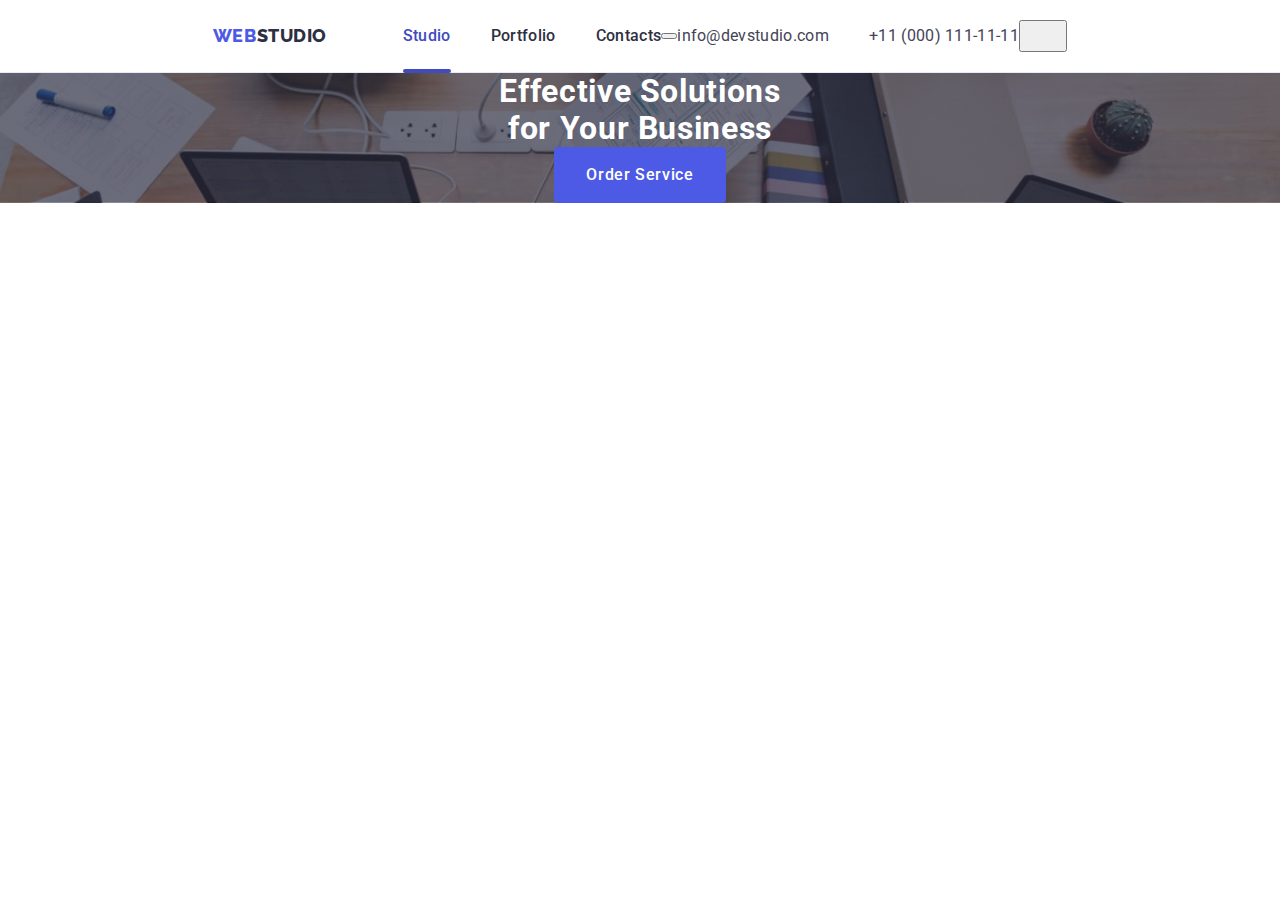
==== index.html @ 924bcc9e "1" ====
<!DOCTYPE html>
<html lang="en">
	<head>
		<meta charset="UTF-8" />
		<meta http-equiv="X-UA-Compatible" content="IE=edge" />
		<meta name="viewport" content="width=device-width, initial-scale=1.0" />
		<link rel="preconnect" href="https://fonts.googleapis.com" />
		<link rel="preconnect" href="https://fonts.gstatic.com" crossorigin />
		<link
			href="https://fonts.googleapis.com/css2?family=Raleway:wght@800&family=Roboto:wght@400;500;700&display=swap"
			rel="stylesheet"
		/>
		<link
			href="https://cdnjs.cloudflare.com/ajax/libs/modern-normalize/1.1.0/modern-normalize.min.css"
			rel="stylesheet"
		/>
		<link rel="stylesheet" href="./css/style.css" />
		<title>Document</title>
	</head>
	<body>
		<header class="header">
			<div class="container header-container">
				<nav class="nav">
					<a class="logo link" href="./index.html">
						Web
						<span class="logosp">Studio</span>
					</a>
					<ul class="menu list">
						<li class="menu-item link">
							<a class="menu-nav current link" href="./index.html">Studio</a>
						</li>
						<li class="menu-item link">
							<a class="menu-nav link" href="./portfolio.html">Portfolio</a>
						</li>
						<li class="menu-item link">
							<a class="menu-nav link" href="">Contacts</a>
						</li>
					</ul>
					<button></button>
				</nav>
				<address class="address">
					<ul class="address-list list">
						<li><a class="add link" href="mailto:info@devstudio.com">info@devstudio.com</a></li>
						<li><a class="add link" href="tel:+110001111111">+11 (000) 111-11-11</a></li>
					</ul>
				</address>
				<button class="mobile-burger-open-button js-open-menu" type="button">
					<svg class="mobile-burger-open-icon" width="32" height="22">
						<use href="./images/icons.svg#icon-menu-hamburger"></use>
					</svg>
				</button>
			</div>
		</header>
		<main>
			<section class="hero">
				<div class="container hero-container">
					<h1 class="hero-title">
						Effective Solutions
						<br />
						for Your Business
					</h1>
					<button class="modal-btn" type="button" data-modal-open>Order Service</button>
				</div>
			</section>
			<!-- <section class="section-spdt">
				<div class="container spdt">
					<h2 hidden class="visually-hidden">ave</h2>
					<ul class="list list-spdt">
						<li class="spdt-card">
							<div class="svg-spdt">
								<svg class="" width="64" height="64" aria-label="antenna">
									<use href="./images/icons.svg#icon-antenna_12"></use>
								</svg>
							</div>

							<h3 class="title-list">Strategy</h3>
							<p class="title-description">
								Our goal is to identify the business problem to walk away with the perfect and creative solution.
							</p>
						</li>
						<li class="spdt-card">
							<div class="svg-spdt">
								<svg class="" width="64" height="64" aria-label="clock">
									<use href="./images/icons.svg#icon-clock_11"></use>
								</svg>
							</div>

							<h3 class="title-list">Punctuality</h3>
							<p class="title-description">
								Bring the key message to the brand's audience for the best price within the shortest possible time.
							</p>
						</li>
						<li class="spdt-card">
							<div class="svg-spdt">
								<svg class="" width="64" height="64" aria-label="diagram">
									<use href="./images/icons.svg#icon-diagram_11"></use>
								</svg>
							</div>

							<h3 class="title-list">Diligence</h3>
							<p class="title-description">
								Research and confirm brands that present the strongest digital growth opportunities and minimize risk.
							</p>
						</li>
						<li class="spdt-card">
							<div class="svg-spdt">
								<svg class="" width="64" height="64" aria-label="astronaut">
									<use href="./images/icons.svg#icon-astronaut_11"></use>
								</svg>
							</div>

							<h3 class="title-list">Technologies</h3>
							<p class="title-description">
								Design practice focused on digital experiences. We bring forth a deep passion for problem-solving.
							</p>
						</li>
					</ul>
				</div>
			</section> -->
			<!-- <section class="aboutus">
				<div class="container wrwd-container">
					<h2 class="wrwd">What are we doing</h2>
					<ul class="list card-wrwd">
						<li class="list-item"><img src="./images/img9.jpg" alt="екранкомп'ютера" width="360" height="300" /></li>
						<li class="list-item"><img src="./images/rectangle1.jpg" alt="смартфон" width="360" height="300" /></li>
						<li class="list-item"><img src="./images/rectangle.jpg" alt="смартфонвруці" width="360" height="300" /></li>
					</ul>
				</div>
			</section> -->
			<!-- <section class="team">
				<div class="container team-container">
					<h2 class="team-our">Our Team</h2>
					<ul class="list our-team">
						<li class="team-list">
							<img class="image" src="./images/img3.jpg" alt="MarkGuerrero" width="264" height="260" />
							<div class="team-card">
								<h3 class="list-title">Mark Guerrero</h3>
								<p class="list-description">Product Designer</p>
								<ul class="s-networks list">
									<li class="social-networks-items">
										<a href="" class="social-networks">
											<svg class="socialnetworks-icon" width="16" height="16" aria-label="instagram">
												<use href="./images/icons.svg#icon-instagram_22"></use>
											</svg>
										</a>
									</li>

									<li class="social-networks-items">
										<a href="" class="social-networks">
											<svg class="socialnetworks-icon" width="16" height="16" aria-label="twitter">
												<use href="./images/icons.svg#icon-twitter_11"></use>
											</svg>
										</a>
									</li>

									<li class="social-networks-items">
										<a href="" class="social-networks">
											<svg class="socialnetworks-icon" width="16" height="16" aria-label="facebook">
												<use href="./images/icons.svg#icon-facebook_11"></use>
											</svg>
										</a>
									</li>

									<li class="social-networks-items">
										<a href="" class="social-networks">
											<svg class="socialnetworks-icon" width="16" height="16" aria-label="linkedin">
												<use href="./images/icons.svg#icon-linkedin_11"></use>
											</svg>
										</a>
									</li>
								</ul>
							</div>
						</li>
						<li class="team-list">
							<img class="image" src="./images/img4.jpg" alt="TomFord" width="264" height="260" />
							<div class="team-card">
								<h3 class="list-title">Tom Ford</h3>
								<p class="list-description">Frontend Developer</p>
								<ul class="s-networks list">
									<li class="social-networks-items">
										<a href="" class="social-networks">
											<svg class="socialnetworks-icon" width="16" height="16" aria-label="instagram">
												<use href="./images/icons.svg#icon-instagram_22"></use>
											</svg>
										</a>
									</li>

									<li class="social-networks-items">
										<a href="" class="social-networks">
											<svg class="socialnetworks-icon" width="16" height="16" aria-label="twitter">
												<use href="./images/icons.svg#icon-twitter_11"></use>
											</svg>
										</a>
									</li>

									<li class="social-networks-items">
										<a href="" class="social-networks">
											<svg class="socialnetworks-icon" width="16" height="16" aria-label="facebook">
												<use href="./images/icons.svg#icon-facebook_11"></use>
											</svg>
										</a>
									</li>

									<li class="social-networks-items">
										<a href="" class="social-networks">
											<svg class="socialnetworks-icon" width="16" height="16" aria-label="linkedin">
												<use href="./images/icons.svg#icon-linkedin_11"></use>
											</svg>
										</a>
									</li>
								</ul>
							</div>
						</li>
						<li class="team-list">
							<img class="image" src="./images/img2.jpg" alt="CamilaGarcia" width="264" height="260" />
							<div class="team-card">
								<h3 class="list-title">Camila Garcia</h3>
								<p class="list-description">Marketing</p>
								<ul class="s-networks list">
									<li class="social-networks-items">
										<a href="" class="social-networks">
											<svg class="socialnetworks-icon" width="16" height="16" aria-label="instagram">
												<use href="./images/icons.svg#icon-instagram_22"></use>
											</svg>
										</a>
									</li>

									<li class="social-networks-items">
										<a href="" class="social-networks">
											<svg class="socialnetworks-icon" width="16" height="16" aria-label="twitter">
												<use href="./images/icons.svg#icon-twitter_11"></use>
											</svg>
										</a>
									</li>

									<li class="social-networks-items">
										<a href="" class="social-networks">
											<svg class="socialnetworks-icon" width="16" height="16" aria-label="facebook">
												<use href="./images/icons.svg#icon-facebook_11"></use>
											</svg>
										</a>
									</li>

									<li class="social-networks-items">
										<a href="" class="social-networks">
											<svg class="socialnetworks-icon" width="16" height="16" aria-label="linkedin">
												<use href="./images/icons.svg#icon-linkedin_11"></use>
											</svg>
										</a>
									</li>
								</ul>
							</div>
						</li>
						<li class="team-list">
							<img class="image" src="./images/img1.jpg" alt="DanielWilson" width="264" height="260" />
							<div class="team-card">
								<h3 class="list-title">Daniel Wilson</h3>
								<p class="list-description">UI Designer</p>
								<ul class="s-networks list">
									<li class="social-networks-items">
										<a href="" class="social-networks">
											<svg class="socialnetworks-icon" width="16" height="16" aria-label="instagram">
												<use href="./images/icons.svg#icon-instagram_22"></use>
											</svg>
										</a>
									</li>

									<li class="social-networks-items">
										<a href="" class="social-networks">
											<svg class="socialnetworks-icon" width="16" height="16" aria-label="twitter">
												<use href="./images/icons.svg#icon-twitter_11"></use>
											</svg>
										</a>
									</li>

									<li class="social-networks-items">
										<a href="" class="social-networks">
											<svg class="socialnetworks-icon" width="16" height="16" aria-label="facebook">
												<use href="./images/icons.svg#icon-facebook_11"></use>
											</svg>
										</a>
									</li>

									<li class="social-networks-items">
										<a href="" class="social-networks">
											<svg class="socialnetworks-icon" width="16" height="16" aria-label="linkedin">
												<use href="./images/icons.svg#icon-linkedin_11"></use>
											</svg>
										</a>
									</li>
								</ul>
							</div>
						</li>
					</ul>
				</div>
			</section> -->
			<!-- <section class="customers-section">
				<div class="container customers-cont">
					<h2 class="customers-h2">Customers</h2>

					<ul class="customers-list list">
						<li class="customers">
							<a href="" class="customers-link">
								<svg class="customers-icon" width="104" height="56" aria-label="instagram">
									<use href="./images/icons.svg#icon-group1"></use>
								</svg>
							</a>
						</li>
						<li class="customers">
							<a href="" class="customers-link">
								<svg class="customers-icon" width="104" height="56" aria-label="instagram">
									<use href="./images/icons.svg#icon-group-11"></use>
								</svg>
							</a>
						</li>
						<li class="customers">
							<a href="" class="customers-link">
								<svg class="customers-icon" width="104" height="56" aria-label="instagram">
									<use href="./images/icons.svg#icon-group-21"></use>
								</svg>
							</a>
						</li>
						<li class="customers">
							<a href="" class="customers-link">
								<svg class="customers-icon" width="104" height="56" aria-label="instagram">
									<use href="./images/icons.svg#icon-group-31"></use>
								</svg>
							</a>
						</li>
						<li class="customers">
							<a href="" class="customers-link">
								<svg class="customers-icon" width="104" height="56" aria-label="instagram">
									<use href="./images/icons.svg#icon-group-41"></use>
								</svg>
							</a>
						</li>
						<li class="customers">
							<a href="" class="customers-link">
								<svg class="customers-icon" width="104" height="56" aria-label="instagram">
									<use href="./images/icons.svg#icon-group-51"></use>
								</svg>
							</a>
						</li>
					</ul>
				</div>
			</section> -->
		</main>
		<!-- <footer class="footer">
			<div class="container footer-container">
				<div class="ft-container">
					<a class="footerlg link" href="./index.html">
						Web
						<span class="footer-logosp link">Studio</span>
					</a>
					<p class="footer-description">
						Increase the flow of customers and sales for your business with digital marketing & growth solutions.
					</p>
				</div>
				<div class="social-media">
					<p class="social-footer">Social media</p>
					<ul class="s-networks-footer list">
						<li class="social-networks-items">
							<a href="" class="social-networksft">
								<svg class="socialnetworks-icon" width="24" height="24" aria-label="instagram">
									<use href="./images/icons.svg#icon-instagram_22"></use>
								</svg>
							</a>
						</li>

						<li class="social-networks-items">
							<a href="" class="social-networksft">
								<svg class="socialnetworks-icon" width="24" height="24" aria-label="twitter">
									<use href="./images/icons.svg#icon-twitter_11"></use>
								</svg>
							</a>
						</li>

						<li class="social-networks-items">
							<a href="" class="social-networksft">
								<svg class="socialnetworks-icon" width="24" height="24" aria-label="facebook">
									<use href="./images/icons.svg#icon-facebook_11"></use>
								</svg>
							</a>
						</li>

						<li class="social-networks-items">
							<a href="" class="social-networksft">
								<svg class="socialnetworks-icon" width="24" height="24" aria-label="linkedin">
									<use href="./images/icons.svg#icon-linkedin_11"></use>
								</svg>
							</a>
						</li>
					</ul>
				</div>
				<div class="subscribe">
					<p class="name-subscribe">Subscribe</p>
					<form class="form-footer" action="#" name="email_form" autocomplete="on" novalidate>
						<label class="form-subscribe-label" for="user_email">
							<input class="subscribe-input" type="email" name="user-email" id="user_email" placeholder="E-mail" />
						</label>
						<button class="subscribebtn" type="submit">
							Subscribe
							<svg class="subscribesvg" width="24" height="24" aria-label="fly">
								<use href="./images/icons.svg#icon-Frame-3"></use>
							</svg>
						</button>
					</form>
				</div>
			</div>
		</footer> -->
		<!-- <div class="backdrop is-hidden" data-modal>
			<div class="modal">
				<button class="modal-closebtn" type="button" data-modal-close>
					<svg class="close-button" width="8" height="8">
						<use href="./images/icons.svg#icon-Vector"></use>
					</svg>
				</button>
				<p class="group-title">Leave your contacts and we will call you back</p>
				<form class="modal-form" action="#">
					<div class="modal-div-form">
						<label class="modal-form-label" for="user-name">Name</label>
						<div class="contact-form-input-wrapper">
							<input class="modal-form-contact-input" type="text" name="user-name" id="user-name" required />
							<svg class="input-icon" width="18" height="24">
								<use href="./images/icons.svg#icon-Frame-1-2"></use>
							</svg>
						</div>
					</div>
					<div class="modal-div-form">
						<label class="modal-form-label" for="user-phone">Phone</label>
						<div class="contact-form-input-wrapper">
							<input class="modal-form-contact-input" type="tel" name="user-phone" id="user-phone" required />
							<svg class="input-icon" width="18" height="24">
								<use href="./images/icons.svg#icon-phone-black-18dp_11"></use>
							</svg>
						</div>
					</div>
					<div class="modal-div-form">
						<label class="modal-form-label" for="user-email">Email</label>
						<div class="contact-form-input-wrapper">
							<input class="modal-form-contact-input" type="email" name="user-email" id="user-email" required />
							<svg class="input-icon" width="18" height="24">
								<use href="./images/icons.svg#icon-email-black-18dp_11"></use>
							</svg>
						</div>
					</div>

					<div class="contact-form-input-wrapper">
						<label class="modal-form-label" for="user-comment">Comment</label>
						<textarea
							class="modal-form-contact-comment"
							name="user-comment"
							placeholder="Text input"
							id="user-comment"
						></textarea>
					</div>
					<div class="contact-form-input-checkbox">
						<input
							class="modal-form-checkbox-input visually-hidden"
							type="checkbox"
							name="user-privacy"
							id="user-privacy"
							value="true"
							required
						/>
						<label class="modal-form-checkbox-label" for="user-privacy">
							<span class="checkbox-form-icon">
								<svg class="svg-checkbox" width="10" height="8">
									<use class="checkbox-form-checkmark" href="./images/icons.svg#icon-checkmark"></use>
								</svg>
							</span>
							I accept the terms and conditions of the
							<a class="privacy-policy" href="">Privacy Policy</a>
						</label>
					</div>
					<button class="send-btn" type="submit">Send</button>
				</form>
			</div>
		</div> -->
		<script src="./js/modal.js"></script>
	</body>
</html>
---- css/style.css ----
:root {
	/* білий колір і задивка стор #ffffff */
	--white-kolor: #ffffff;

	/* колір основного тексту і заливка  #2E2F42 */
	--title-text-color: #2e2f42;

	/* колір другорядного тексту #434455 */
	--secondary-text-color: #434455;

	/* синя кнопка і веб IRIS color #4D5AE5 */
	--iris-web: #4d5ae5;
	/* button for portfolio#404BBF */
	--ocean-color: #404bbf;
	/* hover and focus */
	--hover-focus: #404bbf;
	/* colors footer studio  #F4F4FD;*/
	--color-text-p: #f4f4fd;
	/* кнопка для бордера */
	--border-button: #e7e9fc;
	/* icon color  #f4f4fd */
	--icona-fill: #f4f4fd;
	/* color #8e8f99 */
	--light-stele: #8e8f99;
}

.list {
	list-style: none;
}

.link {
	text-decoration: none;
}

.button {
	cursor: pointer;
}

h1,
h2,
h3,
h4,
p {
	margin-top: 0;
	margin-bottom: 0;
	padding-left: 0;
}

ul,
ol {
	margin-top: 0;
	margin-bottom: 0;
	padding-left: 0;
}

img {
	display: block;
}

body {
	background-color: #ffffff;
	font-family: "Roboto", sans-serif;
	color: var(--secondary-text-color);
}

.header-container {
	display: flex;
	align-items: center;
}

.container {
	/* width: 1158px; */
	margin-left: auto;
	margin-right: auto;
	/* padding-left: 15px;
	padding-right: 15px; */
}

/* header */

.header {
	display: flex;
	align-items: center;
	border-bottom: 1px solid #e7e9fc;
	box-shadow: 0px 2px 1px rgba(46, 47, 66, 0.08), 0px 1px 1px rgba(46, 47, 66, 0.16), 0px 1px 6px rgba(46, 47, 66, 0.08);
}

.nav {
	display: flex;
	align-items: center;
}

.logo {
	font-family: "Raleway", sans-serif;
	font-style: normal;
	font-weight: 800;
	font-size: 18px;
	line-height: 1.17;
	display: flex;
	align-items: center;
	letter-spacing: 0.03em;
	text-transform: uppercase;
	color: var(--iris-web);
	margin-right: 76px;
	/* padding-top: 24px;
	padding-bottom: 24px; */
}

.logosp {
	color: var(--title-text-color);
}
.logo:hover,
.logo:focus {
	color: var(--iris-web);
}

/* Body Medium */
.menu {
	display: flex;
	gap: 40px;
}

.menu-nav {
	display: block;
	position: relative;
	padding-top: 24px;
	padding-bottom: 24px;
	font-weight: 500;
	font-size: 16px;
	line-height: 1.5;
	letter-spacing: 0.02em;
	color: var(--title-text-color);

	transition: color 250ms cubic-bezier(0.4, 0, 0.2, 1);
}

.menu-nav:hover,
.menu-nav:focus {
	color: var(--hover-focus);
}

.current {
	color: var(--ocean-color);
}

.current::after {
	content: "";
	position: absolute;
	display: block;
	bottom: 0;
	left: 0;
	width: 100%;
	height: 4px;
	bottom: -1px;

	background-color: var(--ocean-color);
	border-radius: 2px;
}

.address {
	font-style: normal;
	margin-left: auto;
}

.address-list {
	display: flex;
	gap: 40px;
}

.add {
	color: var(--secondary-text-color);
	line-height: 1.5;
	letter-spacing: 0.02em;
	transition: color 250ms cubic-bezier(0.4, 0, 0.2, 1);
}

.add:hover,
.add:focus {
	color: var(--hover-focus);
}

/* .tel {
	margin-left: 40px;
} */

/* Header 1 */

.hero {
	/* max-width: 1440px; */
	/* height: 600px; */
	background-color: var(--title-text-color);
	/* padding-top: 188px;
	padding-bottom: 188px; */
	margin: 0 auto;
	background-image: linear-gradient(rgba(46, 47, 66, 0.7), rgba(46, 47, 66, 0.7)), url(../images/people-office.jpg);
	background-size: cover;
	background-repeat: no-repeat;
	background-position: center;
}

/* .hero-container {
	padding-top: 188px;
	padding-bottom: 188px;
} */

.hero-title {
	font-weight: 700;
	/* font-size: 56px;
	line-height: 1.07; */
	text-align: center;
	letter-spacing: 0.02em;
	color: #ffffff;
	/* розмітка */
	margin-left: auto;
	margin-right: auto;
	/* margin-bottom: 48px; */
	/* max-width: 496px; */
}

/* Button */
.modal-btn {
	font-family: "Roboto", sans-serif;
	font-weight: 500;
	font-size: 16px;
	line-height: 1.5;

	letter-spacing: 0.04em;
	color: #ffffff;
	cursor: pointer;
	background-color: var(--iris-web);

	/* розмітка */
	display: block;
	min-width: 169px;
	border: none;
	border-radius: 4px;
	padding: 16px 32px 16px 32px;

	margin-left: auto;
	margin-right: auto;

	transition: background-color 250ms cubic-bezier(0.4, 0, 0.2, 1);
}

.modal-btn:hover,
.modal-btn:focus {
	background-color: var(--hover-focus);
}

.filtrbtnprt {
	transition: color 250ms cubic-bezier(0.4, 0, 0.2, 1), background-color 250ms cubic-bezier(0.4, 0, 0.2, 1),
		border-color 250ms cubic-bezier(0.4, 0, 0.2, 1), box-shadow 250ms cubic-bezier(0.4, 0, 0.2, 1);
}

.filtrbtn {
	color: var(--iris-web);
	transition: background-color 250ms cubic-bezier(0.4, 0, 0.2, 1);
}

.filtrbtn:hover,
.filtrbtn:focus {
	color: var(--white-kolor);
	background-color: var(--ocean-color);
}

.visually-hidden {
	position: absolute;
	width: 1px;
	height: 1px;
	margin: -1px;
	border: 0;
	padding: 0;

	white-space: nowrap;
	clip-path: inset(100%);
	clip: rect(0 0 0 0);
	overflow: hidden;
}

.section-spdt {
	padding-top: 120px;
	padding-bottom: 120px;
}

.spdt {
	display: flex;
	align-items: center;
}

.list-spdt {
	display: flex;
	align-items: center;
	gap: 24px;
}

.spdt-card {
	width: calc((100% - 72px) / 4);
}

.hidden {
	color: var(--title-text-color);
	font-style: normal;
}

/* Header 3 */
.title-list {
	font-weight: 500;
	/* font-size: 20px;
	line-height: 1.2; */
	letter-spacing: 0.02em;
	color: var(--title-text-color);
	margin-bottom: 8px;
}

.title-description {
	font-weight: 400;
	font-size: 16px;
	line-height: 1.5;
	letter-spacing: 0.02em;
	color: var(--secondary-text-color);
}

.svg-spdt {
	display: flex;
	justify-content: center;
	align-items: center;
	height: 112px;
	margin-bottom: 8px;
	border-radius: 4px;
	background-color: var(--color-text-p);
}

/* Header 2 */
.aboutus {
	padding-top: 0;
	padding-bottom: 120px;
}

.wrwd {
	font-weight: 700;
	font-size: 36px;
	line-height: 1.11;
	text-align: center;
	letter-spacing: 0.02em;
	text-transform: capitalize;
	color: var(--title-text-color);

	margin-bottom: 72px;
}

/* .wrwd-container {
	padding-bottom: 120px;
} */

.card-wrwd {
	display: flex;
	gap: 24px;
}

.section-portfolio {
	background-color: var(--white-kolor);
}
/* Header 3 */

.team {
	background-color: var(--color-text-p);
	padding: 120px 0;
}

.team-list {
	border-radius: 0px 0px 4px 4px;
	flex-basis: calc((100% - 3 * 24px) / 4);
	background-color: var(--white-kolor);
}

.team-our {
	font-size: 36px;
	line-height: 1.11;
	text-align: center;
	letter-spacing: 0.02em;
	text-transform: capitalize;
	color: var(--title-text-color);
	/* розмітка */
	margin-left: auto;
	margin-right: auto;
	margin-bottom: 72px;
}

.our-team {
	display: flex;
	align-items: center;
	gap: 24px;
	/* width: calc((100% - 72px) / 4); */
}

.team-list {
	background-color: var(--white-kolor);
	box-shadow: 0px 1px 6px rgba(46, 47, 66, 0.08), 0px 1px 1px rgba(46, 47, 66, 0.16), 0px 2px 1px rgba(46, 47, 66, 0.08);
}

.image {
	display: block;
}

.team-card {
	padding: 32px 0px;
}

.list-title {
	font-weight: 500;
	/* font-size: 20px;
	line-height: 1.2; */
	text-align: center;
	letter-spacing: 0.02em;
	color: var(--title-text-color);
	margin-bottom: 8px;
}

.list-description {
	font-weight: 400;
	font-size: 16px;
	line-height: 1.5;
	text-align: center;
	letter-spacing: 0.02em;
	margin-bottom: 8px;
	color: var(--secondary-text-color);
}

.s-networks-footer {
	display: flex;
	gap: 16px;
	cursor: pointer;
}

.social-networks {
	display: flex;
	justify-content: center;
	align-items: center;
	width: 40px;
	height: 40px;
	border-radius: 50%;
	background-color: var(--iris-web);

	transition: background-color 250ms cubic-bezier(0.4, 0, 0.2, 1);
}
.social-networks:hover,
.social-networks:focus {
	background-color: #404bbf;
}
.socialnetworks-icon {
	fill: var(--icona-fill);
}

.customers {
	height: 88px;
}

.customers-section {
	padding: 120px 0;
}

.customers-cont {
	margin-left: auto;
	margin-right: auto;
}

.customers-link {
	display: flex;
	justify-content: center;
	align-items: center;
	width: 168px;
	height: 100%;
	box-sizing: border-box;
	border: 1px solid var(--light-stele);
	border-radius: 4px;
	color: var(--light-stele);

	transition: border-color 250ms cubic-bezier(0.4, 0, 0.2, 1), color 250ms cubic-bezier(0.4, 0, 0.2, 1);
}

.customers-link:hover,
.customers-link:focus {
	color: var(--hover-focus);
	border-color: var(--hover-focus);
}

.customers-icon {
	fill: currentColor;
}

.customers-icon:hover,
.customers-icon:focus {
	fill: var(--hover-focus);
}

.customers-link:hover .customers-icon,
.customers-link:focus .customers-icon {
	fill: currentColor;
}

.customers-h2 {
	display: flex;
	justify-content: center;
	align-items: center;
	margin-bottom: 72px;
	gap: 24px;

	font-size: 36px;
	line-height: 1.1;
	text-align: center;
	letter-spacing: 0.02em;
	text-transform: capitalize;
	color: var(--title-text-color);
}

.customers-list {
	display: flex;
	justify-content: center;
	align-items: center;
	gap: 24px;
	cursor: pointer;
}

.footer {
	background-color: #2e2f42;
	padding-top: 100px;
	padding-bottom: 100px;
}

.footer-container {
	display: flex;
	align-items: baseline;
}

.ft-container {
	max-width: 264px;
	margin-right: 120px;
}

.footerlg {
	display: inline-block;
	margin-bottom: 16px;
	font-family: "Raleway", sans-serif;
	font-weight: 800;
	font-size: 18px;
	line-height: 1.17;
	letter-spacing: 0.03em;
	text-transform: uppercase;
	color: var(--iris-web);
	/* розмітка */
}

.footer-logosp {
	font-family: "Raleway", sans-serif;
	font-weight: 800;
	font-size: 18px;
	line-height: 1.17;
	align-items: center;
	letter-spacing: 0.03em;
	text-transform: uppercase;
	color: var(--color-text-p);
}

.footer-description {
	display: flex;
	font-family: "Roboto", sans-serif;
	font-weight: 400;
	font-size: 16px;
	line-height: 1.5;
	letter-spacing: 0.02em;
	color: var(--white-kolor);
	/* розмітка */
	margin-top: 0;
	margin-bottom: 0;
	max-width: 264px;
}

.social-footer {
	color: var(--white-kolor);
	font-style: normal;
	font-weight: 500;
	font-size: 16px;
	line-height: 1.5;
	letter-spacing: 0.02em;
	margin-bottom: 16px;
}

.s-networks {
	display: flex;
	justify-content: center;
	align-items: center;
	gap: 24px;
	cursor: pointer;
}

.section-portfolio {
	padding: 96px 0 120px;
}

.filtr {
	display: flex;
	justify-content: center;
	gap: 24px;
	margin-bottom: 72px;
}

.list-menufltr {
	display: flex;
	align-items: center;
	gap: 48px 24px;
	flex-wrap: wrap;
}

.filter {
	/* display: flex; */
	flex-direction: column;
	justify-content: center;
	align-items: flex-start;
	border: 1px solid #e7e9fc;
	gap: 8px;
	padding: 32px 16px;
	border-top: none;
}

.h3-filters {
	font-weight: 500;
	font-size: 20px;
	line-height: 1.2;
	letter-spacing: 0.02em;
	color: var(--title-text-color);
}

.p-filters {
	font-weight: 400;
	font-size: 16px;
	line-height: 1.5;
	letter-spacing: 0.02em;
	color: var(--secondary-text-color);
}

/* PORTFOLIO  */
.filtrbtnprt {
	font-family: "Roboto", sans-serif;
	letter-spacing: 0.04em;
	font-weight: 500;
	font-size: 16px;
	line-height: 1.5;
	color: var(--iris-web);
	background-color: var(--color-text-p);
	cursor: pointer;
	/* розмітка */
	display: block;
	padding: 12px 24px;
	border-radius: 4px;
	border: 1px solid var(--border-button);
}

.filtrbtnprt:hover,
.filtrbtnprt:focus {
	color: var(--white-kolor);
	background-color: var(--ocean-color);
	border: 1px solid transparent;
	box-shadow: 0px 3px 1px rgba(0, 0, 0, 0.1), 0px 2px 1px rgba(0, 0, 0, 0.08), 0px 2px 2px rgba(0, 0, 0, 0.12);
}

.prtname {
	font-weight: 500;
	font-size: 20px;
	line-height: 1.2;
	letter-spacing: 0.02em;
	color: var(--title-text-color);
	margin-bottom: 8px;
}

.portfolio-link {
	display: block;
	transition: box-shadow 250ms cubic-bezier(0.4, 0, 0.2, 1);
}

.portfolio-link:hover,
.portfolio-link:focus {
	box-shadow: 0px 1px 6px rgba(46, 47, 66, 0.08), 0px 1px 1px rgba(46, 47, 66, 0.16), 0px 2px 1px rgba(46, 47, 66, 0.08);
}

.social-networksft {
	display: flex;
	justify-content: center;
	align-items: center;
	width: 40px;
	height: 40px;
	border-radius: 50%;
	background-color: var(--iris-web);

	transition: background-color 250ms cubic-bezier(0.4, 0, 0.2, 1);
}

.social-networksft:hover,
.social-networksft:focus {
	background-color: #31d0aa;
}

.portfolio-wrapper {
	position: relative;
	overflow: hidden;
}

.overlay {
	position: absolute;
	top: 0;
	left: 0;
	width: 100%;
	height: 100%;
	padding: 40px 32px;
	background-color: var(--iris-web);
	color: var(--color-text-p);

	font-family: "Roboto", sans-serif;
	font-style: normal;
	font-weight: 400;
	font-size: 16px;
	line-height: 1.5;
	letter-spacing: 0.02em;

	transform: translate(0, 100%);
	transition: transform 250ms cubic-bezier(0.4, 0, 0.2, 1);
}

.portfolio-link:hover .overlay,
.portfolio-link:focus .overlay {
	transform: translate(0, 0);
}

/* subscribe */

.subscribe {
	margin-left: 80px;
}

.form-footer {
	display: flex;
	align-items: center;
	justify-content: center;
	gap: 24px;
}

.name-subscribe {
	font-family: "Roboto", sans-serif;
	font-style: normal;
	font-weight: 500;
	font-size: 16px;
	line-height: 1.5;
	letter-spacing: 0.02em;
	margin-bottom: 16px;
	color: #ffffff;
}

.subscribe-input {
	width: 264px;
	height: 40px;
	border: 1px solid #ffffff;
	filter: drop-shadow(0px 4px 4px rgba(0, 0, 0, 0.15));
	border-radius: 4px;
	background-color: transparent;

	padding: 8px 0 8px 16px;

	font-family: "Roboto" sans-serif;
	font-style: normal;
	font-weight: 400;
	font-size: 12px;
	line-height: 1.5;

	letter-spacing: 0.04em;

	color: #ffffff;
}

.subscribe-input::placeholder {
	color: #ffffff;
}

.subscribebtn {
	min-width: 165px;
	height: 40px;
	padding: 8px 24px;
	background-color: #4d5ae5;
	border-radius: 4px;
	border: none;
	font-family: "Roboto", sans-serif;
	font-style: normal;
	font-weight: 500;
	font-size: 16px;
	line-height: 1.5;
	text-align: center;
	align-items: center;
	letter-spacing: 0.04em;

	color: #ffffff;

	display: flex;
	align-content: center;
	justify-content: center;
	cursor: pointer;

	transition: transform 250ms cubic-bezier(0.4, 0, 0.2, 1);
}

.subscribesvg {
	margin-left: 16px;
}

.subscribebtn:hover,
.subscribebtn:focus {
	color: var(--white-kolor);
	background-color: var(--ocean-color);
	border: 1px solid transparent;
	box-shadow: 0px 3px 1px rgba(0, 0, 0, 0.1), 0px 2px 1px rgba(0, 0, 0, 0.08), 0px 2px 2px rgba(0, 0, 0, 0.12);
}

.backdrop {
	position: fixed;
	top: 0;
	left: 0;
	width: 100%;
	height: 100%;
	background-color: rgba(46, 47, 66, 0.4);

	transition: opacity 250ms cubic-bezier(0.4, 0, 0.2, 1), visibility 250ms cubic-bezier(0.4, 0, 0.2, 1);
}

.modal {
	position: absolute;
	top: 50%;
	left: 50%;
	transform: translate(-50%, -50%);
	width: 408px;
	min-height: 584px;
	background-color: #fcfcfc;
	box-shadow: 0px 1px 1px rgba(0, 0, 0, 0.14), 0px 1px 3px rgba(0, 0, 0, 0.12), 0px 2px 1px rgba(0, 0, 0, 0.2);
	border-radius: 4px;
	padding: 72px 24px 24px;

	transition: transform 250ms cubic-bezier(0.4, 0, 0.2, 1);
}

.modal-closebtn {
	position: absolute;
	top: 24px;
	right: 24px;
	display: flex;
	justify-content: center;
	align-items: center;
	width: 24px;
	height: 24px;
	padding: 0;
	border-radius: 50%;
	background-color: #e7e9fc;
	border: 1px solid rgba(0, 0, 0, 0.1);
	cursor: pointer;

	transition: background-color 250ms cubic-bezier(0.4, 0, 0.2, 1), border 250ms cubic-bezier(0.4, 0, 0.2, 1);
}

.close-button {
	transition: fill 250ms cubic-bezier(0.4, 0, 0.2, 1);
	/* fill: var(--title-text-color); */
}

.close-button:hover,
.close-button:focus {
	fill: #ffffff;
}

.modal-closebtn:hover,
.modal-closebtn:focus {
	border: none;
	fill: #ffffff;
	background-color: #404bbf;
}

.is-hidden {
	opacity: 0;
	visibility: hidden;
	pointer-events: none;
}

.group-title {
	font-family: "Roboto", sans-serif;
	font-style: normal;
	font-weight: 500;
	font-size: 16px;
	line-height: 1.5;
	text-align: center;
	letter-spacing: 0.02em;
	color: var(--title-text-color);

	margin-bottom: 16px;
}

.modal-form {
	display: block;
}

.modal-div-form {
	margin-bottom: 8px;
}

.modal-form-contact-input {
	width: 100%;
	height: 40px;
	color: var(--light-stele);

	padding-left: 38px;
	border: 1px solid rgba(46, 47, 66, 0.4);
	border-radius: 4px;
	outline: transparent;
	background-color: transparent;
	transition: border-color 250ms cubic-bezier(0.4, 0, 0.2, 1);
}

.modal-form-contact-input:hover,
.modal-form-contact-input:focus {
	outline: none;
	border-color: var(--iris-web);
	transition: fill 250ms cubic-bezier(0.4, 0, 0.2, 1);
}

.modal-form-contact-input:focus + .input-icon {
	fill: var(--iris-web);
}

.modal-form-label {
	display: block;
	margin-bottom: 4px;
	font-family: "Roboto", sans-serif;
	font-style: normal;
	font-weight: 400;
	font-size: 12px;
	line-height: 1.17;
	letter-spacing: 0.04em;
	color: #8e8f99;
}

.contact-form-input-wrapper {
	display: block;
	position: relative;
	margin-bottom: 16px;
}

.input-icon {
	position: absolute;
	display: block;
	top: 50%;
	left: 16px;
	transform: translateY(-50%);
	width: 18px;
	height: 24px;
	fill: var(--title-text-color);
	transition: fill 250ms cubic-bezier(0.4, 0, 0.2, 1);
}

.input-icon:hover,
.input-icon:focus {
	fill: var(--iris-web);
	transition: fill 250ms cubic-bezier(0.4, 0, 0.2, 1);
}

.modal-form-contact-comment {
	width: 100%;
	height: 120px;
	resize: none;
	border: 1px solid rgba(46, 47, 66, 0.2);
	border-radius: 4px;
	padding: 8px 16px;

	font-family: "Roboto", sans-serif;
	font-style: normal;
	font-weight: 400;
	font-size: 12px;
	line-height: 1.17;
	letter-spacing: 0.04em;

	color: rgba(46, 47, 66, 0.4);
	outline: transparent;
	background-color: transparent;
	transition: border-color 250ms cubic-bezier(0.4, 0, 0.2, 1);
}

.modal-form-contact-comment:hover,
.modal-form-contact-comment:focus {
	outline: none;
	border-color: var(--iris-web);
	transition: fill 250ms cubic-bezier(0.4, 0, 0.2, 1);
}

.contact-form-input-checkbox {
	margin-bottom: 24px;
}

.modal-form-checkbox-label {
	align-items: center;

	font-family: "Roboto";
	font-style: normal;
	font-weight: 400;
	font-size: 12px;
	line-height: 1.17;
	letter-spacing: 0.04em;
	color: #8e8f99;
}

.privacy-policy {
	font-family: "Roboto", sans-serif;
	font-style: normal;
	font-weight: 400;
	font-size: 12px;
	line-height: 1.33;
	letter-spacing: 0.04em;
	text-decoration-line: underline;
	color: #4d5ae5;
}

.send-btn {
	display: block;
	cursor: pointer;
	padding: 16px 32px 16px 32px;
	min-width: 169px;
	height: 56px;
	background-color: #4d5ae5;
	box-shadow: 0px 4px 4px rgba(0, 0, 0, 0.15);
	border-radius: 4px;
	border: none;

	font-family: "Roboto", sans-serif;
	font-style: normal;
	font-weight: 500;
	font-size: 16px;
	line-height: 1.5;
	letter-spacing: 0.04em;
	color: #ffffff;

	margin-left: auto;
	margin-right: auto;
	transition: background-color 250ms cubic-bezier(0.4, 0, 0.2, 1);
}

.send-btn:hover,
.send-btn:focus {
	border: none;
	fill: #ffffff;
	background-color: #404bbf;
	transition: background-color 250ms cubic-bezier(0.4, 0, 0.2, 1);
}

.modal-form-checkbox-input {
	position: absolute;
}

.visually-hidden {
	position: absolute;
	width: 1px;
	height: 1px;
	margin: -1px;
	border: 0;
	padding: 0;
	white-space: nowrap;
	clip-path: inset(100%);
	clip: rect(0 0 0 0);
	overflow: hidden;
}

.modal-form-checkbox-input:focus + .checkbox-form-icon {
	outline: 2px solid var(--ocean-color);
}

.checkbox-form-icon {
	display: inline-flex;
	align-items: center;
	justify-content: center;
	width: 16px;
	height: 16px;
	padding: 3px;
	border: 1px solid rgba(46, 47, 66, 0.4);
	border-radius: 2px;
	cursor: pointer;
	margin-right: 8px;
	fill: transparent;

	transition: background-color 250ms cubic-bezier(0.4, 0, 0.2, 1), border 250ms cubic-bezier(0.4, 0, 0.2, 1),
		fill 250ms cubic-bezier(0.4, 0, 0.2, 1);
}

.modal-form-checkbox-input:checked + .modal-form-checkbox-label > .checkbox-form-icon {
	background-color: var(--ocean-color);
	border: none;
	fill: var(--white-kolor);
}

@media screen and (max-width: 767.9px) {
	.container {
		max-width: 428px;
		padding: 16px 0;
	}

	.menu {
		display: none;
	}
	.address {
		display: none;
	}
	.svg-spdt {
		display: none;
	}
	.aboutus {
		display: none;
	}
	.hero-title {
		margin-bottom: 72px;
	}
	.hero-container {
		padding: 112px 0;
	}
}
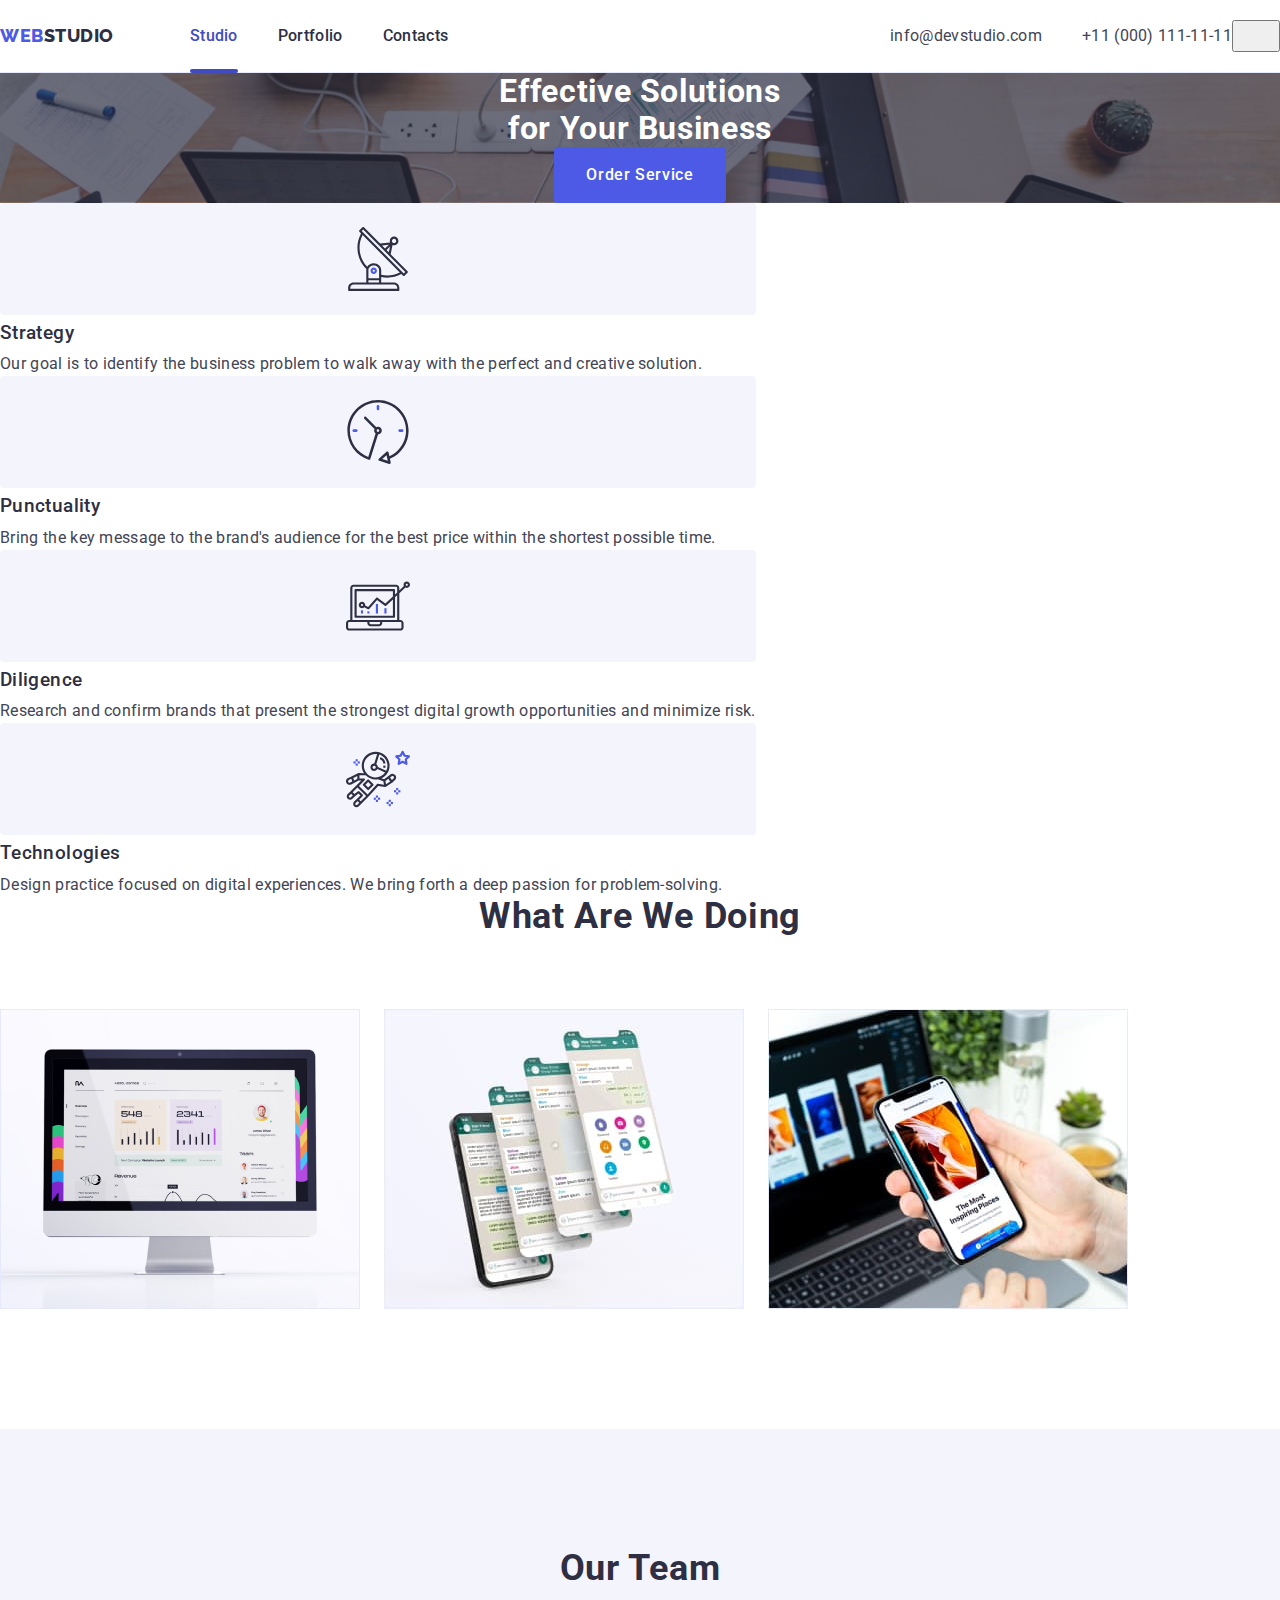
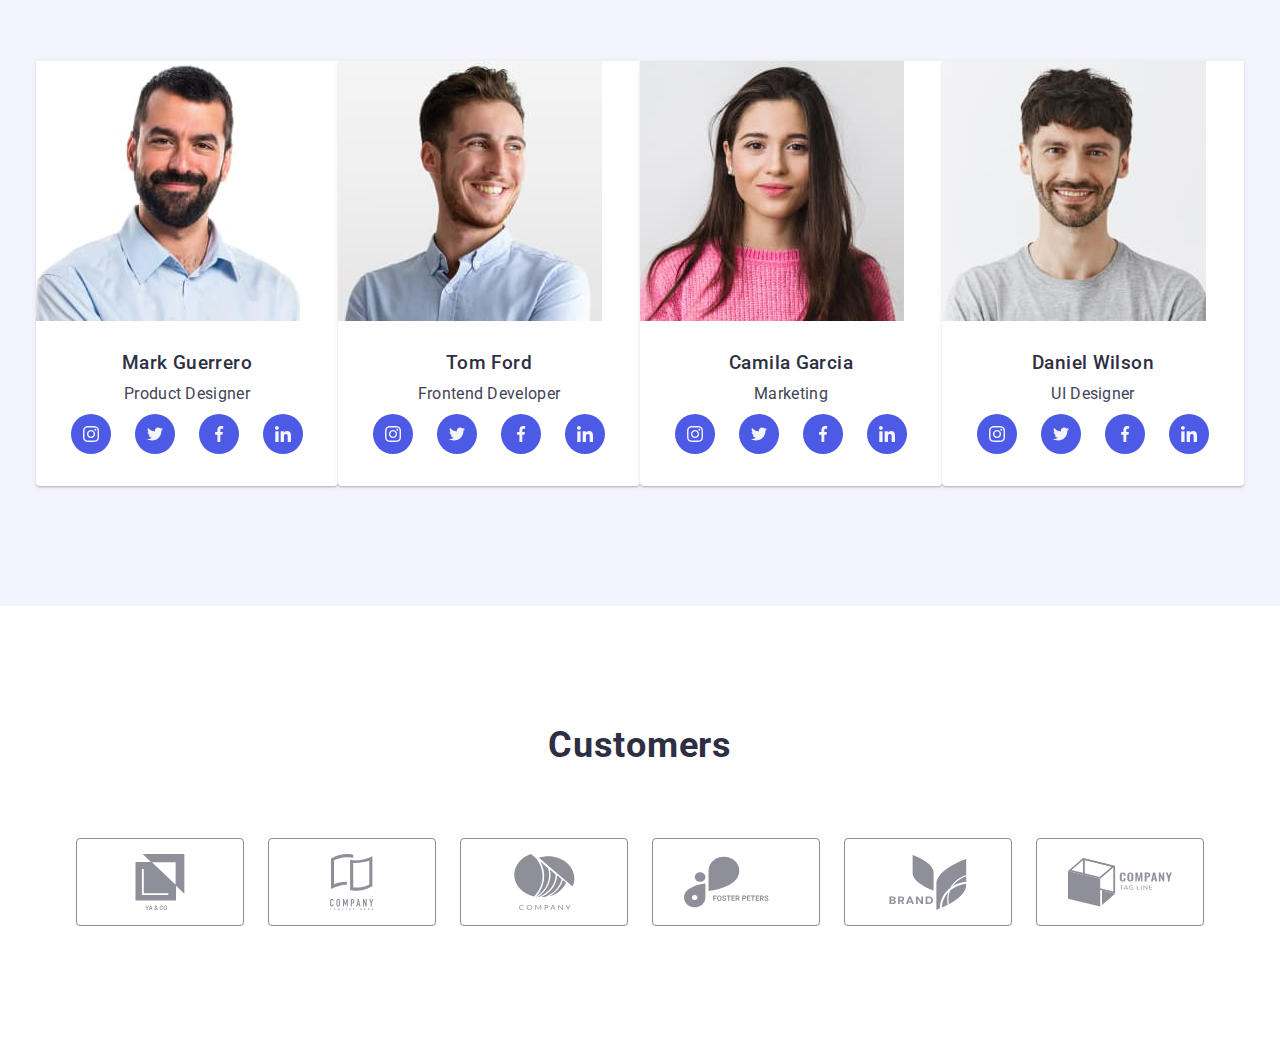
==== commit 8301d0a7: "2" ====
--- a/index.html
+++ b/index.html
@@ -36,7 +36,6 @@
 							<a class="menu-nav link" href="">Contacts</a>
 						</li>
 					</ul>
-					<button></button>
 				</nav>
 				<address class="address">
 					<ul class="address-list list">
@@ -62,7 +61,7 @@
 					<button class="modal-btn" type="button" data-modal-open>Order Service</button>
 				</div>
 			</section>
-			<!-- <section class="section-spdt">
+			<section class="section-spdt">
 				<div class="container spdt">
 					<h2 hidden class="visually-hidden">ave</h2>
 					<ul class="list list-spdt">
@@ -116,8 +115,8 @@
 						</li>
 					</ul>
 				</div>
-			</section> -->
-			<!-- <section class="aboutus">
+			</section>
+			<section class="aboutus">
 				<div class="container wrwd-container">
 					<h2 class="wrwd">What are we doing</h2>
 					<ul class="list card-wrwd">
@@ -126,8 +125,8 @@
 						<li class="list-item"><img src="./images/rectangle.jpg" alt="смартфонвруці" width="360" height="300" /></li>
 					</ul>
 				</div>
-			</section> -->
-			<!-- <section class="team">
+			</section>
+			<section class="team">
 				<div class="container team-container">
 					<h2 class="team-our">Our Team</h2>
 					<ul class="list our-team">
@@ -293,8 +292,8 @@
 						</li>
 					</ul>
 				</div>
-			</section> -->
-			<!-- <section class="customers-section">
+			</section>
+			<section class="customers-section">
 				<div class="container customers-cont">
 					<h2 class="customers-h2">Customers</h2>
 
@@ -343,7 +342,7 @@
 						</li>
 					</ul>
 				</div>
-			</section> -->
+			</section>
 		</main>
 		<!-- <footer class="footer">
 			<div class="container footer-container">
--- a/css/style.css
+++ b/css/style.css
@@ -65,6 +65,7 @@
 
 .header-container {
 	display: flex;
+	justify-content: space-between;
 	align-items: center;
 }
 
@@ -79,8 +80,6 @@
 /* header */
 
 .header {
-	display: flex;
-	align-items: center;
 	border-bottom: 1px solid #e7e9fc;
 	box-shadow: 0px 2px 1px rgba(46, 47, 66, 0.08), 0px 1px 1px rgba(46, 47, 66, 0.16), 0px 1px 6px rgba(46, 47, 66, 0.08);
 }
@@ -277,25 +276,25 @@
 	overflow: hidden;
 }
 
-.section-spdt {
+/* .section-spdt {
 	padding-top: 120px;
 	padding-bottom: 120px;
-}
+} */
 
 .spdt {
 	display: flex;
 	align-items: center;
 }
 
-.list-spdt {
+/* .list-spdt {
 	display: flex;
 	align-items: center;
 	gap: 24px;
-}
-
-.spdt-card {
+} */
+
+/* .spdt-card {
 	width: calc((100% - 72px) / 4);
-}
+} */
 
 .hidden {
 	color: var(--title-text-color);
@@ -313,7 +312,7 @@
 }
 
 .title-description {
-	font-weight: 400;
+	/* font-weight: 400; */
 	font-size: 16px;
 	line-height: 1.5;
 	letter-spacing: 0.02em;
@@ -388,8 +387,9 @@
 
 .our-team {
 	display: flex;
-	align-items: center;
-	gap: 24px;
+	justify-content: center;
+	flex-wrap: wrap;
+	/* gap: 24px; */
 	/* width: calc((100% - 72px) / 4); */
 }
 
@@ -1099,9 +1099,11 @@
 @media screen and (max-width: 767.9px) {
 	.container {
 		max-width: 428px;
-		padding: 16px 0;
-	}
-
+		padding: 0 16px;
+	}
+	.section-spdt {
+		padding: 96px 0;
+	}
 	.menu {
 		display: none;
 	}
@@ -1120,4 +1122,23 @@
 	.hero-container {
 		padding: 112px 0;
 	}
-}
+	.hero-title {
+		font-size: 36px;
+		line-height: 1.11;
+	}
+	.spdt-card:not(:last-child) {
+		margin-bottom: 72px;
+	}
+	.title-list {
+		text-align: center;
+		font-weight: 700;
+		font-size: 36px;
+		line-height: 1.11;
+	}
+	.title-description {
+		font-weight: 500;
+	}
+	.our-team {
+		row-gap: 72px;
+	}
+}
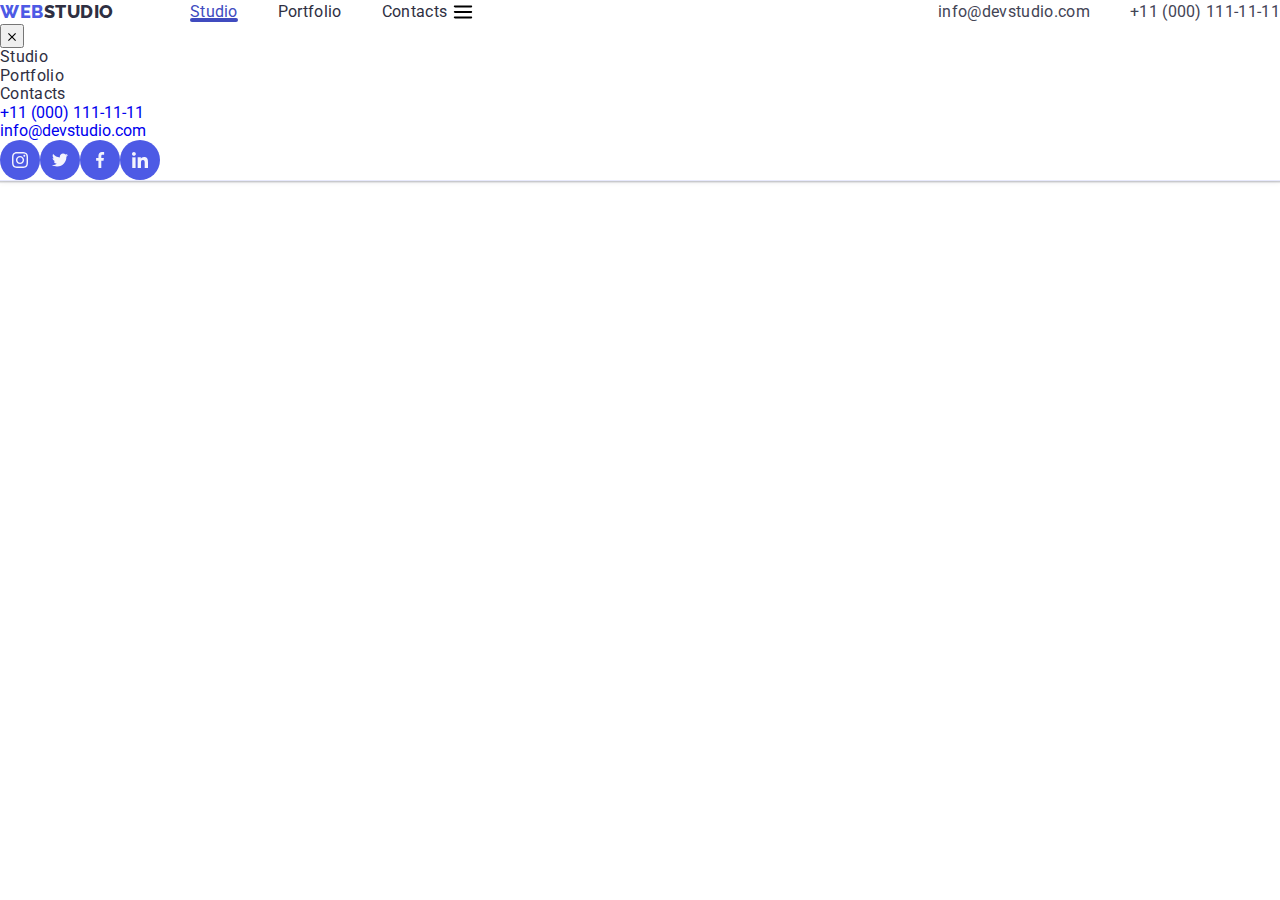
==== commit 9fd51c14: "3" ====
--- a/index.html
+++ b/index.html
@@ -37,21 +37,80 @@
 						</li>
 					</ul>
 				</nav>
+				<button class="mobile-burger-open-button js-open-menu" type="button">
+					<svg class="mobile-burger-open-icon" width="32" height="22">
+						<use class="icon-menu-burger" href="./images/icons.svg#icon-menu-burger"></use>
+					</svg>
+				</button>
 				<address class="address">
 					<ul class="address-list list">
 						<li><a class="add link" href="mailto:info@devstudio.com">info@devstudio.com</a></li>
 						<li><a class="add link" href="tel:+110001111111">+11 (000) 111-11-11</a></li>
 					</ul>
 				</address>
-				<button class="mobile-burger-open-button js-open-menu" type="button">
-					<svg class="mobile-burger-open-icon" width="32" height="22">
-						<use href="./images/icons.svg#icon-menu-hamburger"></use>
+			</div>
+			<div class="container mobile-menu js-menu-container">
+				<button type="button" class="mobile-menu-close js-close-menu">
+					<svg height="8" width="8" class="svg-menu">
+						<use href="./images/icons.svg#icon-Vector"></use>
 					</svg>
 				</button>
+				<ul class="list-navigation-menu list">
+					<li class="">
+						<a href="./index.html" class="menu-nav color link">Studio</a>
+					</li>
+					<li class="">
+						<a href="./portfolio.html" class="menu-nav link">Portfolio</a>
+					</li>
+					<li class="">
+						<a href="" class="menu-nav link">Contacts</a>
+					</li>
+				</ul>
+				<ul class="list-contacts-menu list">
+					<li class="mobile-contacts-menu number">
+						<a href="tel:+110001111111" class="link color tel-link">+11 (000) 111-11-11</a>
+					</li>
+					<li class="mobile-contacts-menu">
+						<a href="mailto:info@devstudio.com" class="link mail-link">info@devstudio.com</a>
+					</li>
+				</ul>
+				<ul class="s-networks list">
+					<li class="social-networks-items">
+						<a href="" class="social-networks">
+							<svg class="socialnetworks-icon" width="16" height="16" aria-label="instagram">
+								<use href="./images/icons.svg#icon-instagram_22"></use>
+							</svg>
+						</a>
+					</li>
+
+					<li class="social-networks-items">
+						<a href="" class="social-networks">
+							<svg class="socialnetworks-icon" width="16" height="16" aria-label="twitter">
+								<use href="./images/icons.svg#icon-twitter_11"></use>
+							</svg>
+						</a>
+					</li>
+
+					<li class="social-networks-items">
+						<a href="" class="social-networks">
+							<svg class="socialnetworks-icon" width="16" height="16" aria-label="facebook">
+								<use href="./images/icons.svg#icon-facebook_11"></use>
+							</svg>
+						</a>
+					</li>
+
+					<li class="social-networks-items">
+						<a href="" class="social-networks">
+							<svg class="socialnetworks-icon" width="16" height="16" aria-label="linkedin">
+								<use href="./images/icons.svg#icon-linkedin_11"></use>
+							</svg>
+						</a>
+					</li>
+				</ul>
 			</div>
 		</header>
 		<main>
-			<section class="hero">
+			<!-- <section class="hero">
 				<div class="container hero-container">
 					<h1 class="hero-title">
 						Effective Solutions
@@ -60,8 +119,8 @@
 					</h1>
 					<button class="modal-btn" type="button" data-modal-open>Order Service</button>
 				</div>
-			</section>
-			<section class="section-spdt">
+			</section> -->
+			<!-- <section class="section-spdt">
 				<div class="container spdt">
 					<h2 hidden class="visually-hidden">ave</h2>
 					<ul class="list list-spdt">
@@ -131,7 +190,14 @@
 					<h2 class="team-our">Our Team</h2>
 					<ul class="list our-team">
 						<li class="team-list">
-							<img class="image" src="./images/img3.jpg" alt="MarkGuerrero" width="264" height="260" />
+							<img
+								class="image"
+								srcset="./images/mobile@2.jpg/mark_guerrero@2x[1].jpg 2x"
+								src="./images/mobile.jpg/mark_guerreroo.jpg"
+								alt="MarkGuerrero"
+								width="264"
+								height="260"
+							/>
 							<div class="team-card">
 								<h3 class="list-title">Mark Guerrero</h3>
 								<p class="list-description">Product Designer</p>
@@ -342,7 +408,7 @@
 						</li>
 					</ul>
 				</div>
-			</section>
+			</section> -->
 		</main>
 		<!-- <footer class="footer">
 			<div class="container footer-container">
@@ -476,6 +542,7 @@
 				</form>
 			</div>
 		</div> -->
+		<script src="./js/mobile.menu.js"></script>
 		<script src="./js/modal.js"></script>
 	</body>
 </html>
--- a/css/style.css
+++ b/css/style.css
@@ -70,7 +70,7 @@
 }
 
 .container {
-	/* width: 1158px; */
+	width: 100%;
 	margin-left: auto;
 	margin-right: auto;
 	/* padding-left: 15px;
@@ -122,11 +122,11 @@
 .menu-nav {
 	display: block;
 	position: relative;
-	padding-top: 24px;
+	/* padding-top: 24px;
 	padding-bottom: 24px;
 	font-weight: 500;
 	font-size: 16px;
-	line-height: 1.5;
+	line-height: 1.5; */
 	letter-spacing: 0.02em;
 	color: var(--title-text-color);
 
@@ -185,13 +185,13 @@
 /* Header 1 */
 
 .hero {
-	/* max-width: 1440px; */
+	max-width: 1440px;
 	/* height: 600px; */
 	background-color: var(--title-text-color);
 	/* padding-top: 188px;
 	padding-bottom: 188px; */
 	margin: 0 auto;
-	background-image: linear-gradient(rgba(46, 47, 66, 0.7), rgba(46, 47, 66, 0.7)), url(../images/people-office.jpg);
+	/* background-image: linear-gradient(rgba(46, 47, 66, 0.7), rgba(46, 47, 66, 0.7)), url(../images/people-office.jpg); */
 	background-size: cover;
 	background-repeat: no-repeat;
 	background-position: center;
@@ -363,7 +363,7 @@
 
 .team {
 	background-color: var(--color-text-p);
-	padding: 120px 0;
+	/* padding: 120px 0; */
 }
 
 .team-list {
@@ -455,9 +455,9 @@
 	height: 88px;
 }
 
-.customers-section {
+/* .customers-section {
 	padding: 120px 0;
-}
+} */
 
 .customers-cont {
 	margin-left: auto;
@@ -516,8 +516,8 @@
 .customers-list {
 	display: flex;
 	justify-content: center;
-	align-items: center;
-	gap: 24px;
+	/* align-items: center;
+	gap: 24px; */
 	cursor: pointer;
 }
 
@@ -529,12 +529,12 @@
 
 .footer-container {
 	display: flex;
-	align-items: baseline;
+	/* align-items: baseline; */
 }
 
 .ft-container {
 	max-width: 264px;
-	margin-right: 120px;
+	/* margin-right: 120px; */
 }
 
 .footerlg {
@@ -587,9 +587,9 @@
 
 .s-networks {
 	display: flex;
-	justify-content: center;
-	align-items: center;
-	gap: 24px;
+	/* justify-content: center; */
+	align-items: center;
+	/* gap: 24px; */
 	cursor: pointer;
 }
 
@@ -732,9 +732,9 @@
 
 /* subscribe */
 
-.subscribe {
+/* .subscribe {
 	margin-left: 80px;
-}
+} */
 
 .form-footer {
 	display: flex;
@@ -755,7 +755,7 @@
 }
 
 .subscribe-input {
-	width: 264px;
+	/* width: 264px; */
 	height: 40px;
 	border: 1px solid #ffffff;
 	filter: drop-shadow(0px 4px 4px rgba(0, 0, 0, 0.15));
@@ -1096,10 +1096,28 @@
 	fill: var(--white-kolor);
 }
 
+.mobile-burger-open-button {
+	display: flex;
+	align-items: center;
+	justify-content: center;
+	border: none;
+	background-color: transparent;
+	padding-right: 0;
+	padding-left: 0cm;
+}
+.mobile-burger-open-use {
+	fill: var(--title-text-color);
+}
+
 @media screen and (max-width: 767.9px) {
 	.container {
-		max-width: 428px;
+		min-width: 428px;
 		padding: 0 16px;
+	}
+
+	.header {
+		padding-top: 24px;
+		padding-bottom: 24px;
 	}
 	.section-spdt {
 		padding: 96px 0;
@@ -1116,6 +1134,11 @@
 	.aboutus {
 		display: none;
 	}
+	.hero {
+		background-image: linear-gradient(rgba(46, 47, 66, 0.7), rgba(46, 47, 66, 0.7))
+			url("../images/mobile.jpg/hero1_mobile@1x.jpg.jpg");
+	}
+
 	.hero-title {
 		margin-bottom: 72px;
 	}
@@ -1138,7 +1161,166 @@
 	.title-description {
 		font-weight: 500;
 	}
+	.team {
+		padding: 96px 0;
+	}
+
 	.our-team {
 		row-gap: 72px;
 	}
-}
+	.customers-section {
+		padding: 96px 0;
+	}
+	.customers-list {
+		column-gap: 16px;
+		row-gap: 72px;
+		flex-wrap: wrap;
+	}
+	.customers-link {
+		width: 190px;
+		height: 88px;
+	}
+
+	.footer {
+		padding-top: 96px;
+		padding-bottom: 96px;
+	}
+
+	.footer-container {
+		flex-direction: column;
+		align-items: center;
+		justify-content: center;
+		gap: 72px;
+	}
+	.footerlg {
+		display: flex;
+		justify-content: center;
+	}
+
+	.social-footer {
+		display: flex;
+		justify-content: center;
+	}
+	.name-subscribe {
+		display: flex;
+		justify-content: center;
+	}
+	.form-footer {
+		flex-direction: column;
+		gap: 16px;
+	}
+	.subscribe-input {
+		width: 398px;
+	}
+
+	.mobile-menu-close {
+		position: absolute;
+
+		top: 24px;
+		right: 24px;
+		display: flex;
+		justify-content: center;
+		align-items: center;
+		width: 24px;
+		height: 24px;
+		padding: 0;
+		border-radius: 50%;
+		background-color: #e7e9fc;
+		border: 1px solid rgba(0, 0, 0, 0.1);
+		cursor: pointer;
+
+		transition: background-color 250ms cubic-bezier(0.4, 0, 0.2, 1), border 250ms cubic-bezier(0.4, 0, 0.2, 1);
+	}
+
+	.mobile-menu {
+		position: fixed;
+		display: flex;
+		flex-direction: column;
+		top: 0;
+		left: 0;
+		width: 100%;
+		height: 100%;
+		padding-top: 80px;
+		padding-right: 35px;
+		padding-bottom: 40px;
+		padding-left: 40px;
+		background-color: var(--white-kolor);
+
+		opacity: 0;
+		visibility: hidden;
+		pointer-events: auto;
+
+		transition-property: transform;
+		transition-duration: var(--transition-duration);
+		transition-timing-function: var(--timing-function);
+
+		transform: translateX(100%);
+		box-shadow: 0px 2px 1px rgba(46, 47, 66, 0.08), 0px 1px 1px rgba(46, 47, 66, 0.16),
+			0px 1px 6px rgba(46, 47, 66, 0.08);
+	}
+
+	.list-navigation-menu {
+		display: flex;
+		flex-direction: column;
+		gap: 40px;
+	}
+	.list-contacts-menu {
+		display: flex;
+		flex-direction: column;
+		gap: 40px;
+		margin-top: auto;
+		margin-bottom: 48px;
+	}
+	.tel-link {
+		font-family: "Roboto";
+		font-weight: 700;
+		font-size: 36px;
+		line-height: 1.11;
+	}
+
+	.mail-link {
+		font-family: "Roboto";
+		font-style: normal;
+		font-weight: 500;
+		font-size: 20px;
+		line-height: 1.2;
+
+		letter-spacing: 0.02em;
+		color: #434455;
+	}
+	.menu-nav {
+		font-weight: 700;
+		font-size: 36px;
+		line-height: 1.11;
+		letter-spacing: 0.02em;
+		color: var(--title-text-color);
+
+		transition: color 250ms cubic-bezier(0.4, 0, 0.2, 1);
+	}
+	.color {
+		color: var(--ocean-color);
+	}
+
+	.s-networks {
+		gap: 56px;
+	}
+	.mobile-menu.is-open {
+		transition-property: transform;
+		transition-duration: var(--transition-duration);
+		transition-timing-function: var(--timing-function);
+
+		transform: translateX(0);
+		opacity: 1;
+		visibility: visible;
+		pointer-events: auto;
+	}
+}
+
+@media screen and(min-device-pixel-ratio: 2) and (max-width: 767.9px),
+	screen and (min-resolution: 192dpi),
+	screen and(min-resolution: 2dppx) {
+	.hero {
+		background-image: linear-gradient(rgba(46, 47, 66, 0.7), rgba(46, 47, 66, 0.7)),
+			url("../images/mobile@2.jpg/hero1_mobile@2x.jpg.jpg");
+	}
+}
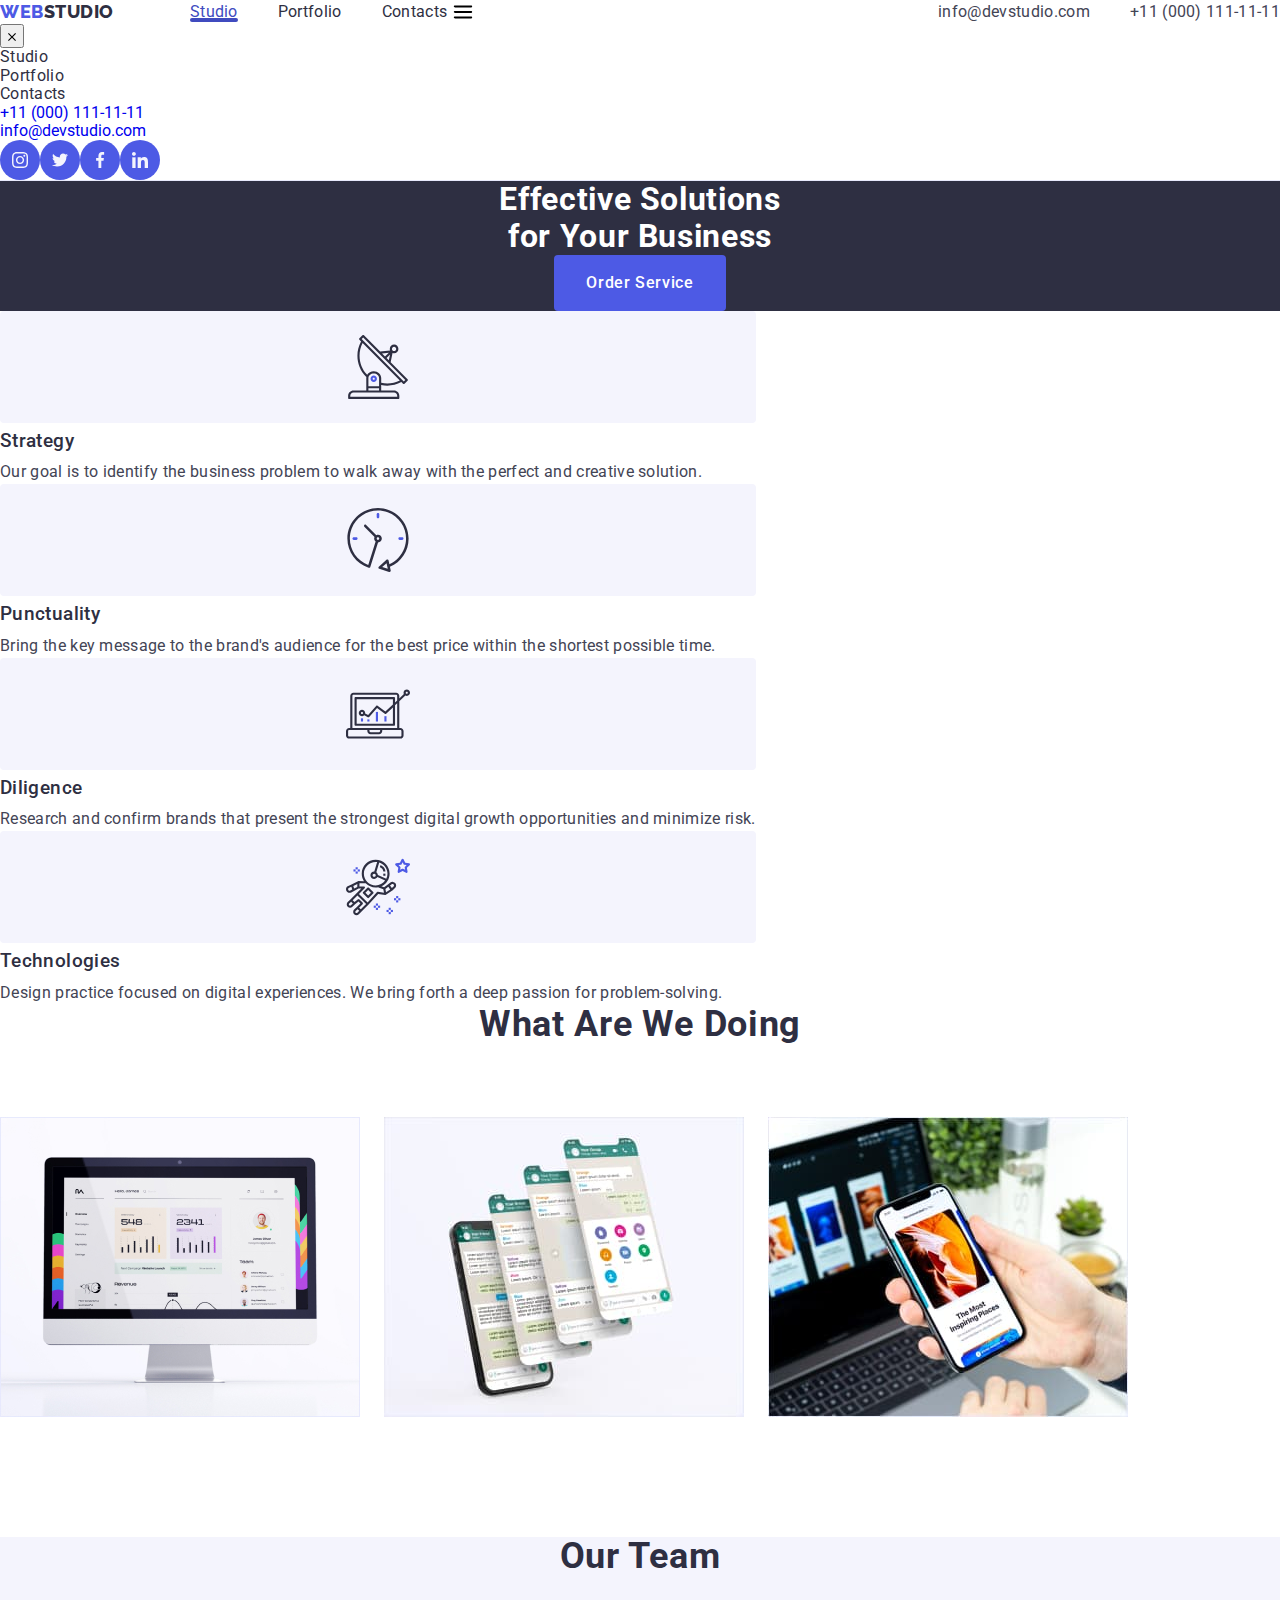
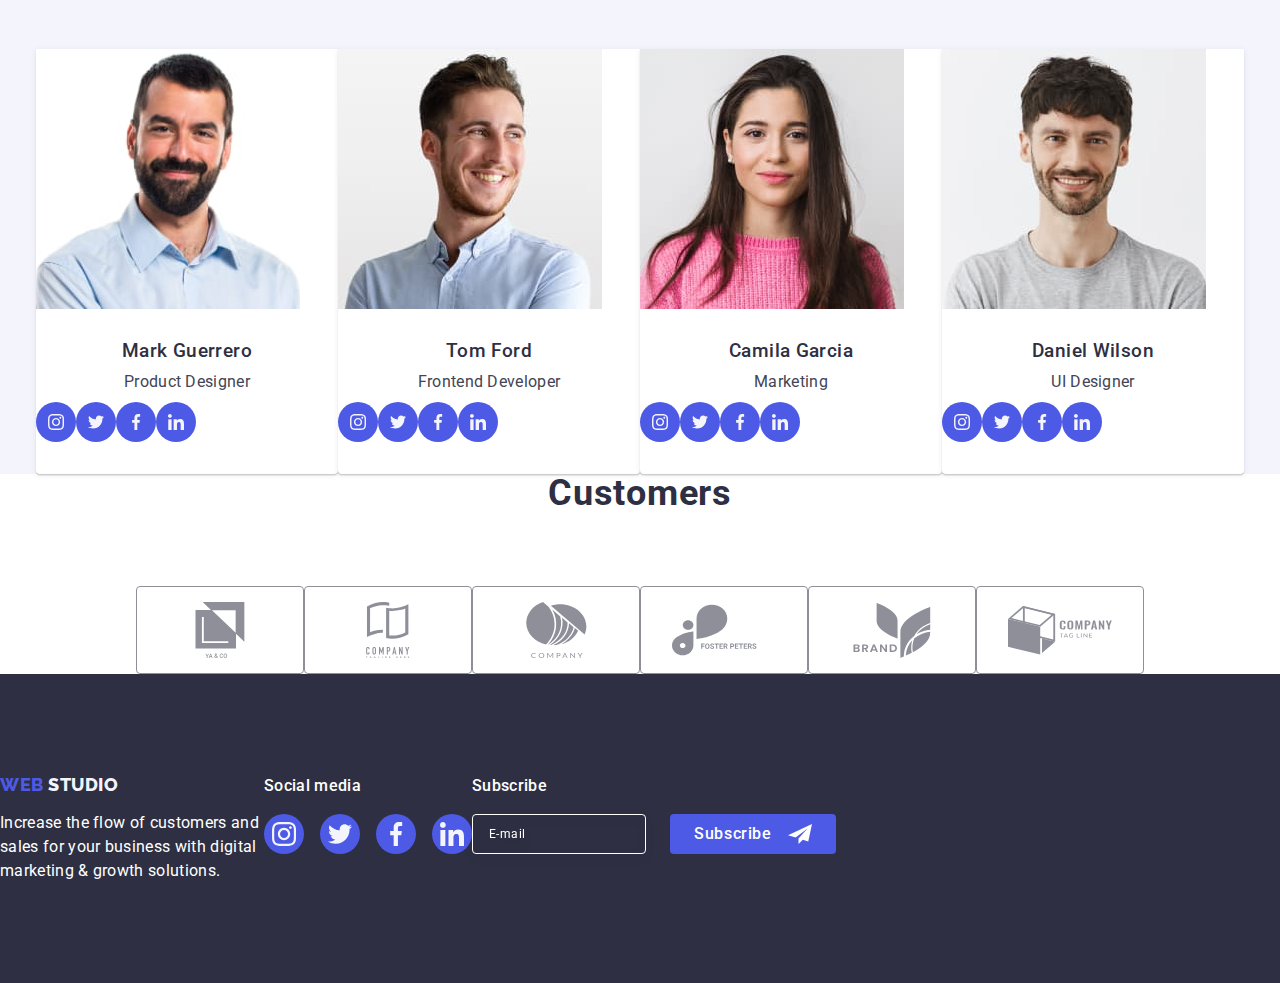
==== commit 95a65bcb: "2" ====
--- a/index.html
+++ b/index.html
@@ -110,7 +110,7 @@
 			</div>
 		</header>
 		<main>
-			<!-- <section class="hero">
+			<section class="hero">
 				<div class="container hero-container">
 					<h1 class="hero-title">
 						Effective Solutions
@@ -119,8 +119,8 @@
 					</h1>
 					<button class="modal-btn" type="button" data-modal-open>Order Service</button>
 				</div>
-			</section> -->
-			<!-- <section class="section-spdt">
+			</section>
+			<section class="section-spdt">
 				<div class="container spdt">
 					<h2 hidden class="visually-hidden">ave</h2>
 					<ul class="list list-spdt">
@@ -408,9 +408,9 @@
 						</li>
 					</ul>
 				</div>
-			</section> -->
+			</section>
 		</main>
-		<!-- <footer class="footer">
+		<footer class="footer">
 			<div class="container footer-container">
 				<div class="ft-container">
 					<a class="footerlg link" href="./index.html">
@@ -472,8 +472,8 @@
 					</form>
 				</div>
 			</div>
-		</footer> -->
-		<!-- <div class="backdrop is-hidden" data-modal>
+		</footer>
+		<div class="backdrop is-hidden" data-modal>
 			<div class="modal">
 				<button class="modal-closebtn" type="button" data-modal-close>
 					<svg class="close-button" width="8" height="8">
@@ -541,7 +541,7 @@
 					<button class="send-btn" type="submit">Send</button>
 				</form>
 			</div>
-		</div> -->
+		</div>
 		<script src="./js/mobile.menu.js"></script>
 		<script src="./js/modal.js"></script>
 	</body>
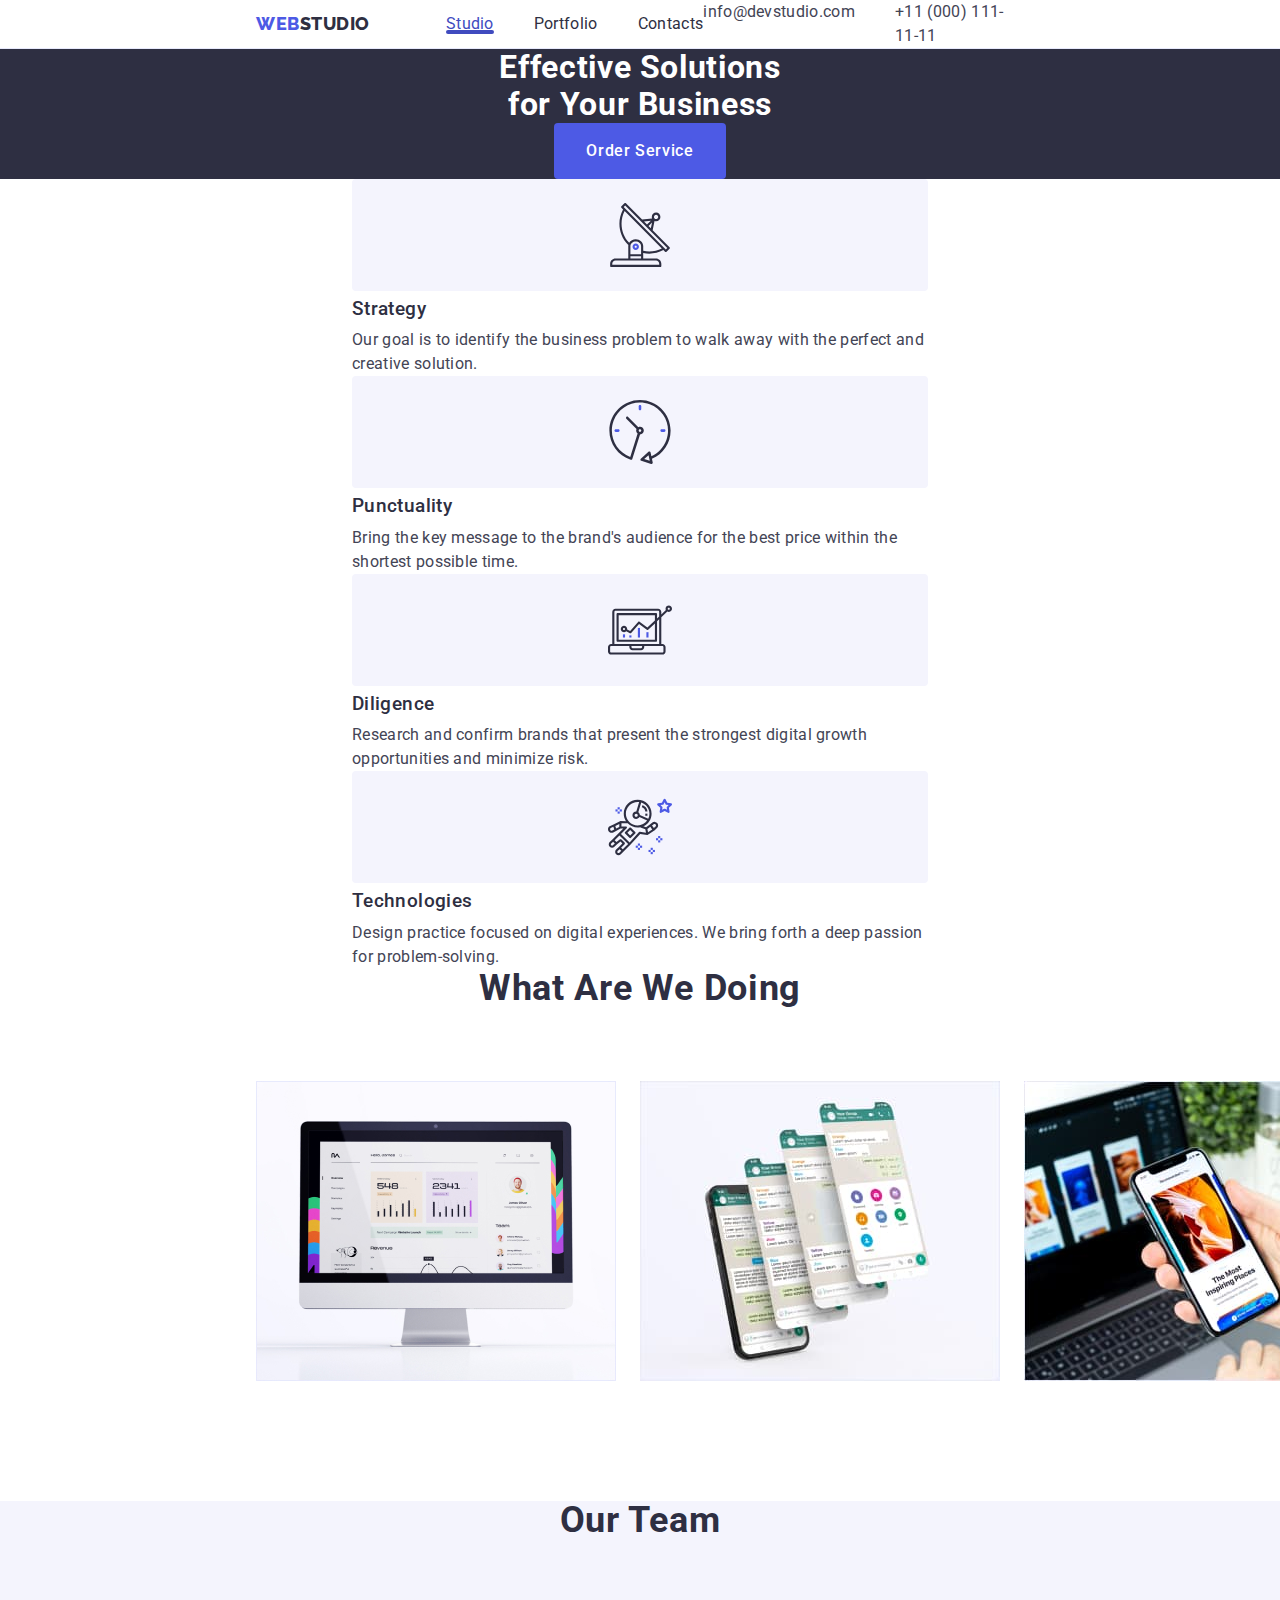
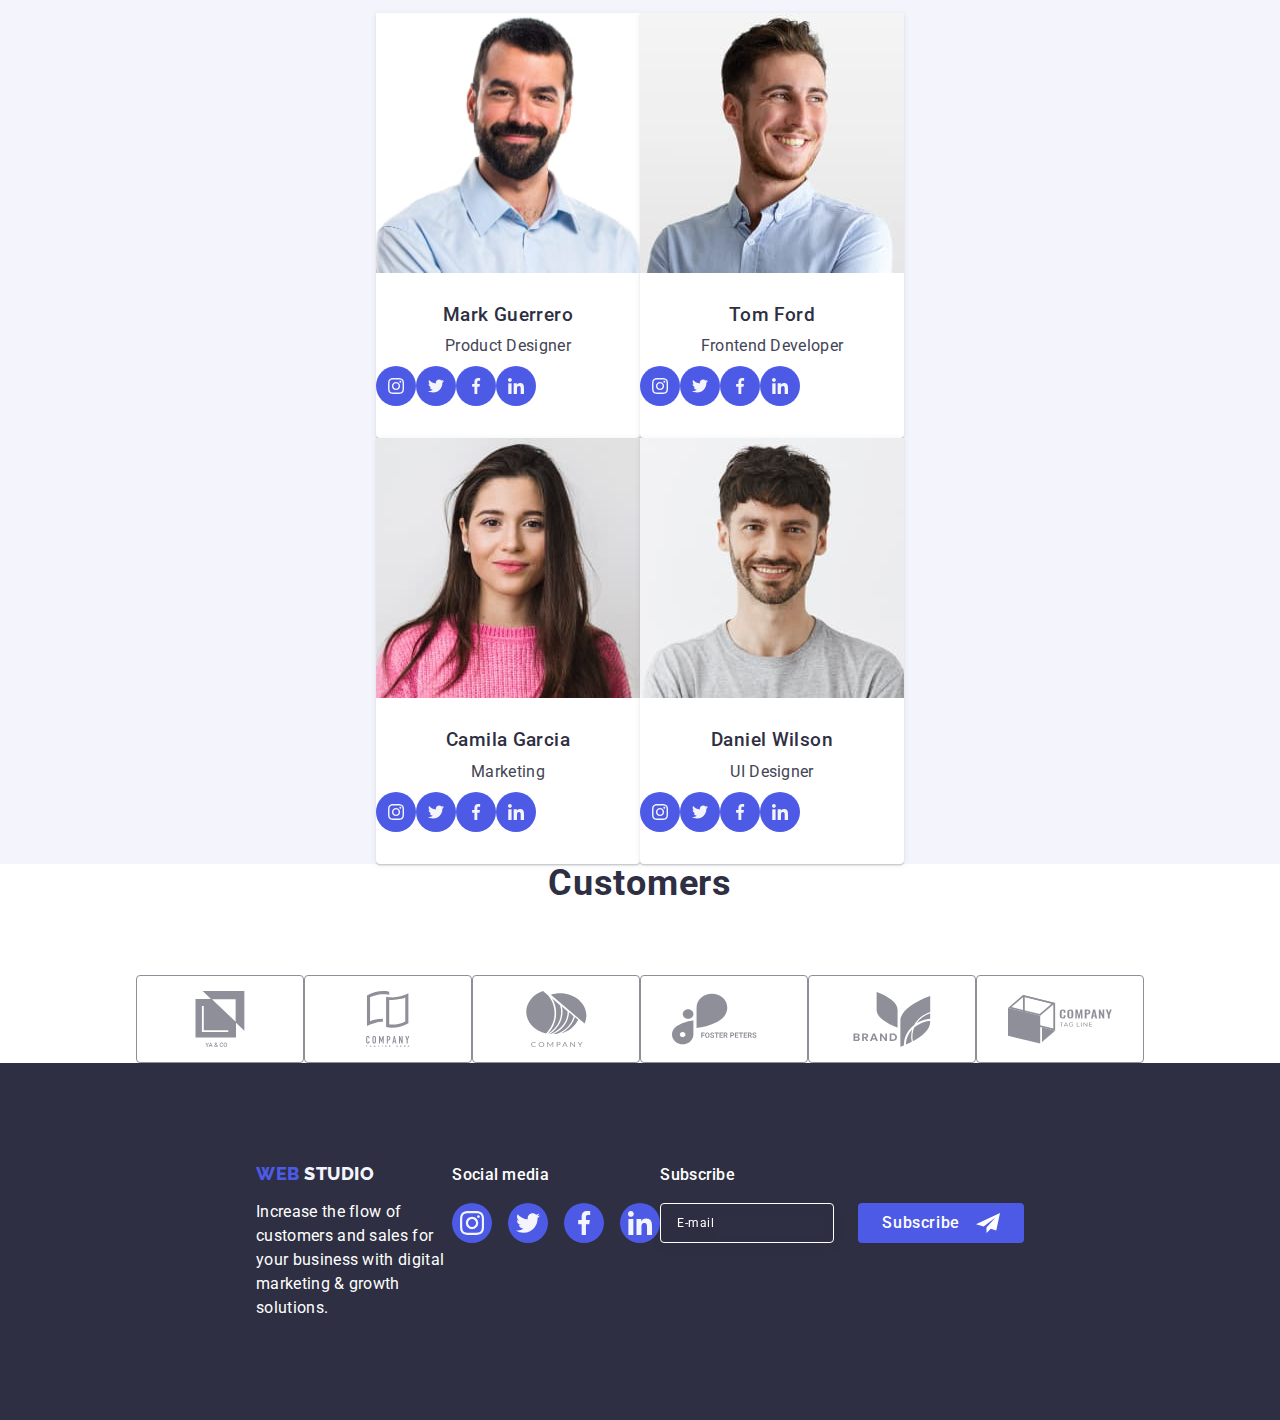
==== commit 183a38f8: "4" ====
--- a/index.html
+++ b/index.html
@@ -49,7 +49,7 @@
 					</ul>
 				</address>
 			</div>
-			<div class="container mobile-menu js-menu-container">
+			<div class="mobile-menu js-menu-container">
 				<button type="button" class="mobile-menu-close js-close-menu">
 					<svg height="8" width="8" class="svg-menu">
 						<use href="./images/icons.svg#icon-Vector"></use>
--- a/css/style.css
+++ b/css/style.css
@@ -755,7 +755,6 @@
 }
 
 .subscribe-input {
-	/* width: 264px; */
 	height: 40px;
 	border: 1px solid #ffffff;
 	filter: drop-shadow(0px 4px 4px rgba(0, 0, 0, 0.15));
@@ -1111,7 +1110,7 @@
 
 @media screen and (max-width: 767.9px) {
 	.container {
-		min-width: 428px;
+		max-width: 428px;
 		padding: 0 16px;
 	}
 
@@ -1208,9 +1207,6 @@
 	.form-footer {
 		flex-direction: column;
 		gap: 16px;
-	}
-	.subscribe-input {
-		width: 398px;
 	}
 
 	.mobile-menu-close {
@@ -1278,6 +1274,15 @@
 		line-height: 1.11;
 	}
 
+	.subscribe {
+		width: 100%;
+	}
+	.form-subscribe-label {
+		width: 100%;
+	}
+	.subscribe-input {
+		width: 100%;
+	}
 	.mail-link {
 		font-family: "Roboto";
 		font-style: normal;
@@ -1302,7 +1307,8 @@
 	}
 
 	.s-networks {
-		gap: 56px;
+		gap: 24px;
+		justify-content: center;
 	}
 	.mobile-menu.is-open {
 		transition-property: transform;
@@ -1324,3 +1330,19 @@
 			url("../images/mobile@2.jpg/hero1_mobile@2x.jpg.jpg");
 	}
 }
+
+@media screen and (min-width: 768px) {
+	.container {
+		width: 768px;
+	}
+	.spdt {
+		padding-left: 96px;
+		padding-right: 96px;
+	}
+	.mobile-menu {
+		display: none;
+	}
+	.mobile-burger-open-button {
+		display: none;
+	}
+}
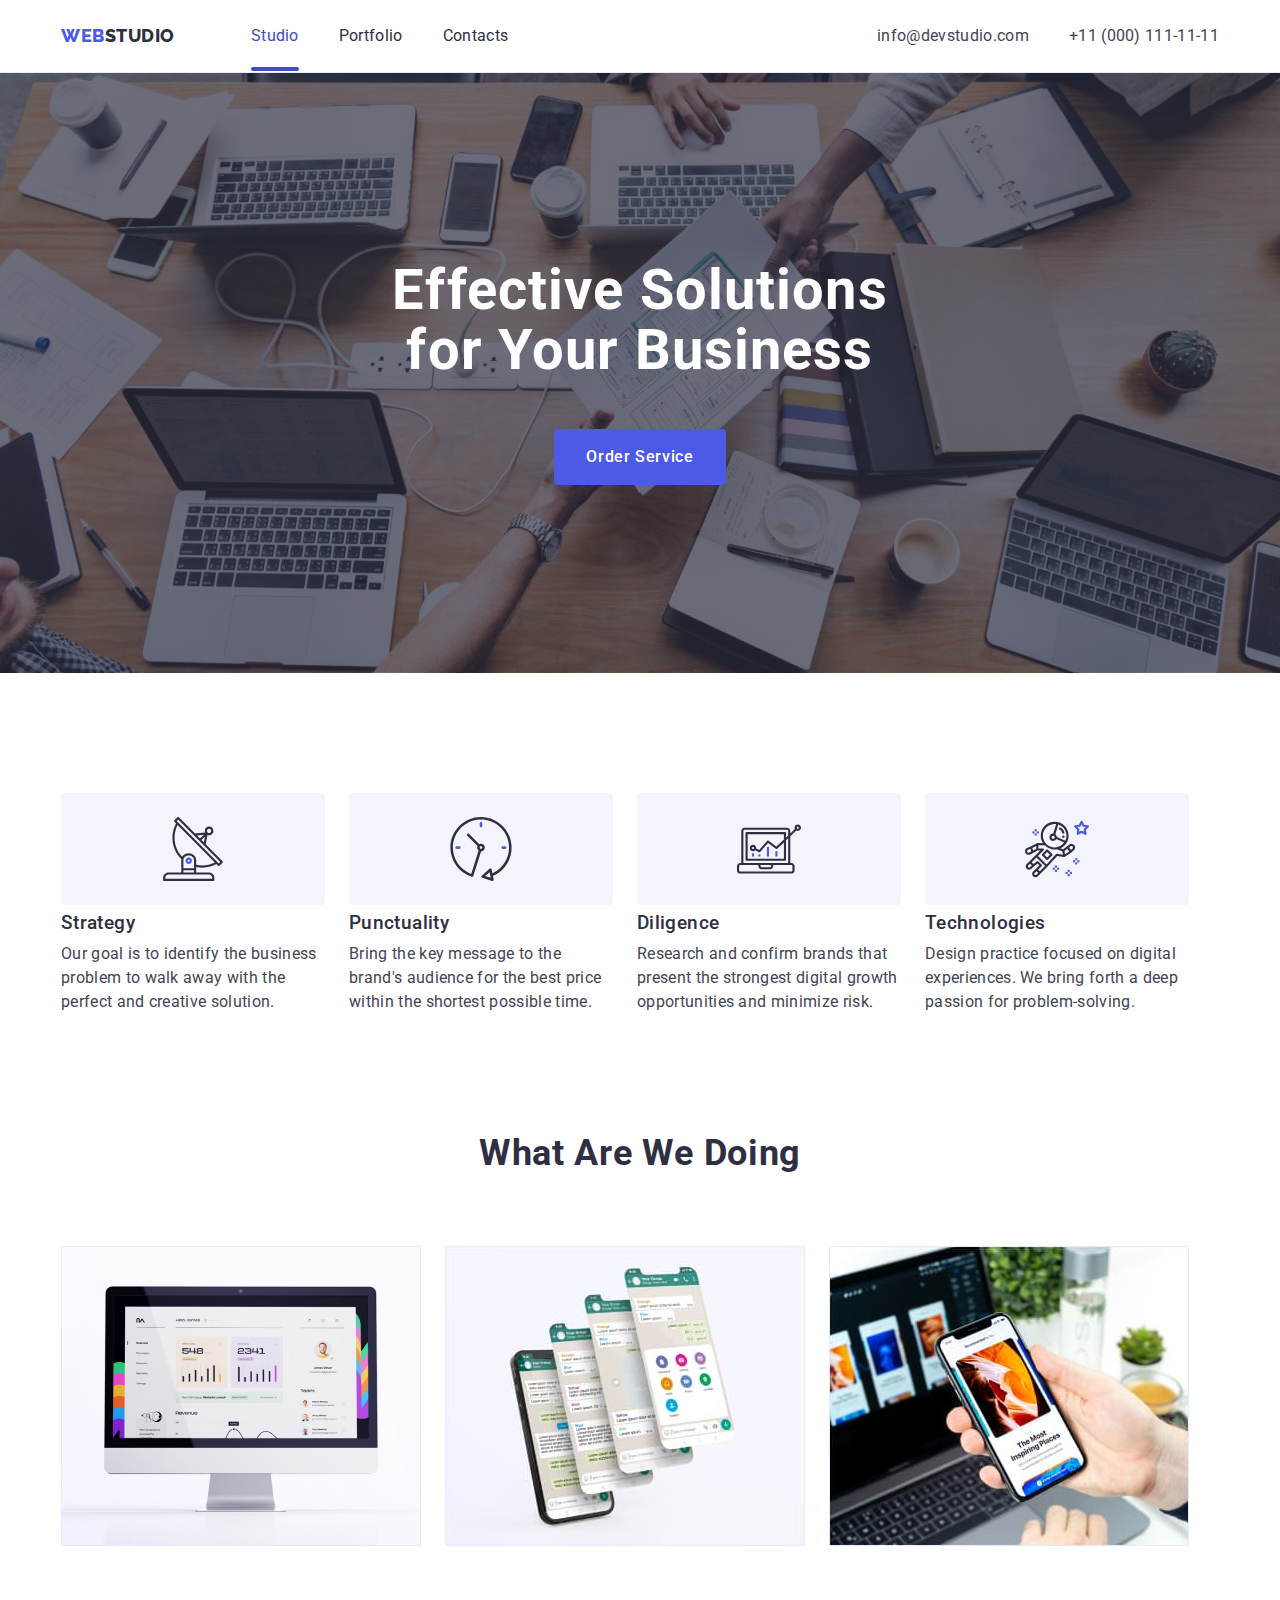
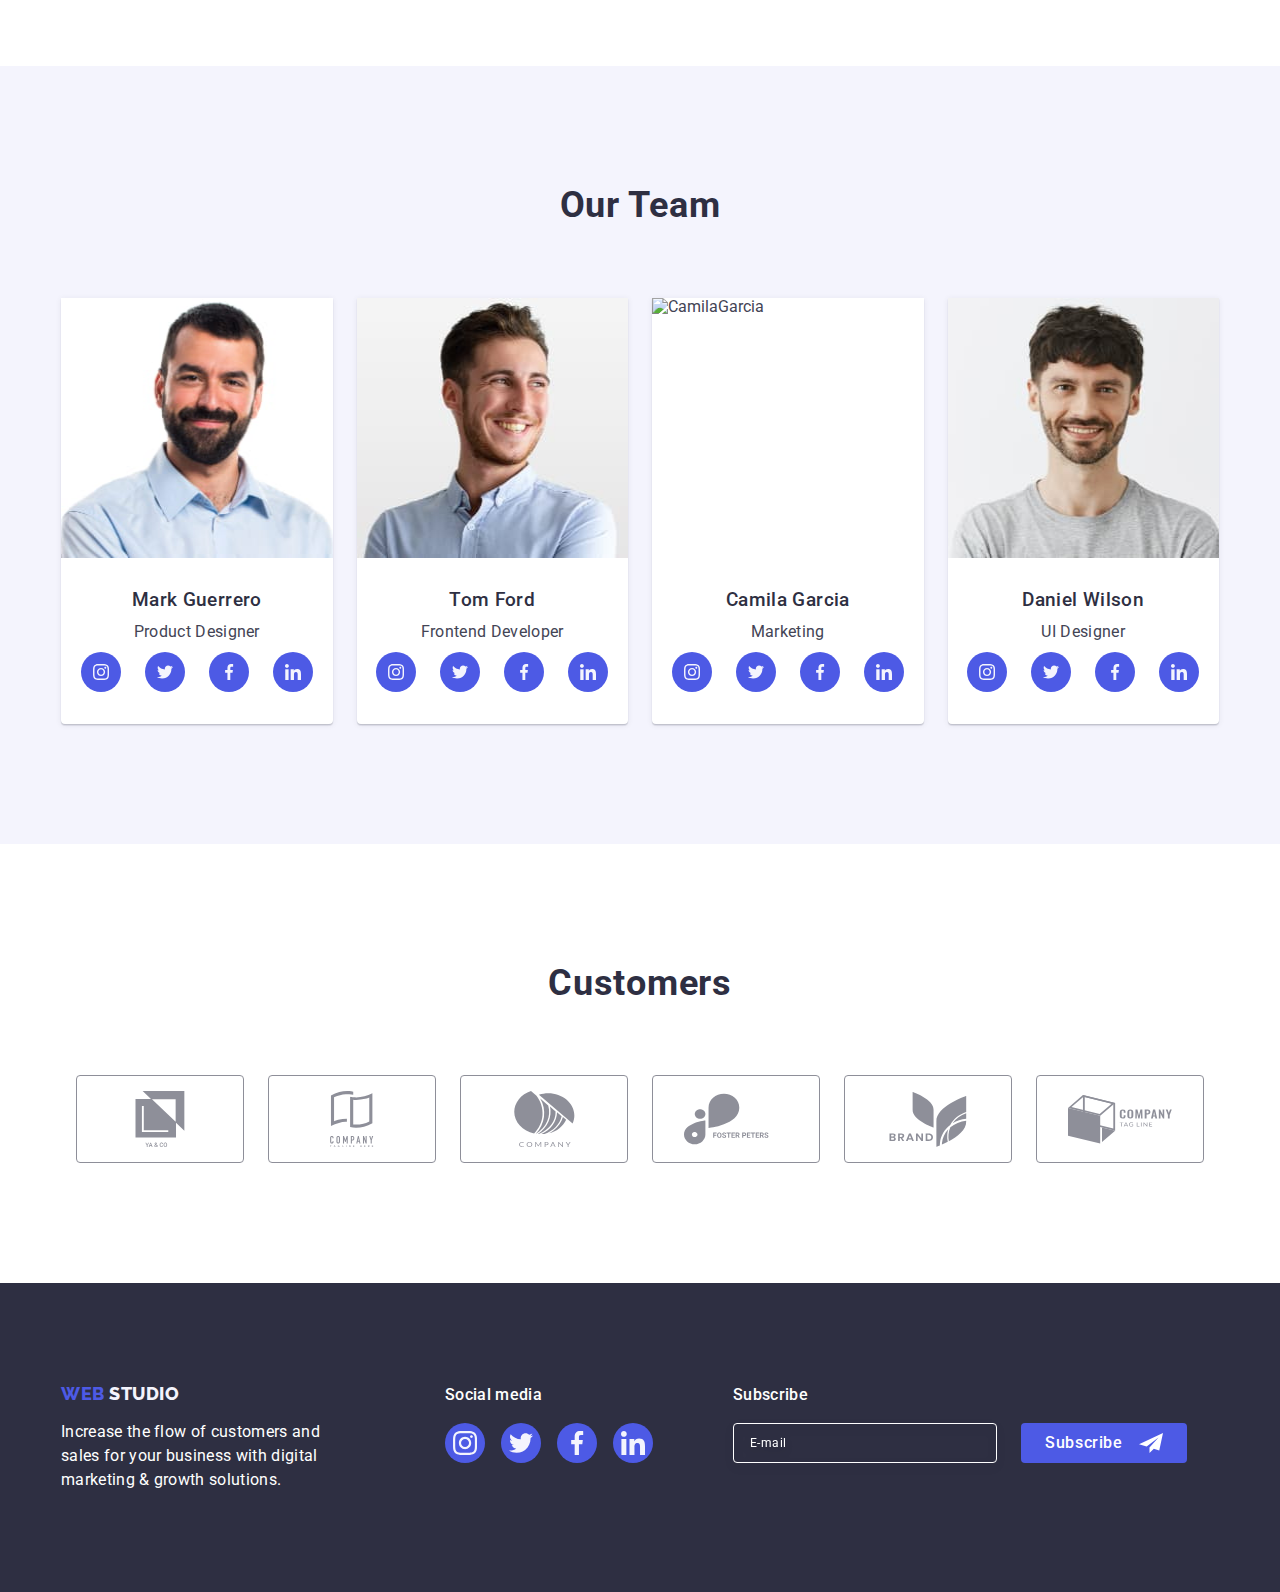
==== commit 0d0ef0d3: "4" ====
--- a/index.html
+++ b/index.html
@@ -237,7 +237,14 @@
 							</div>
 						</li>
 						<li class="team-list">
-							<img class="image" src="./images/img4.jpg" alt="TomFord" width="264" height="260" />
+							<img
+								class="image"
+								srcset="./images/mobile@2.jpg/tom_ford_mobile@2x.jpg 2x"
+								src="./images/mobile.jpg/tom_ford_mobile.jpg"
+								alt="TomFord"
+								width="264"
+								height="260"
+							/>
 							<div class="team-card">
 								<h3 class="list-title">Tom Ford</h3>
 								<p class="list-description">Frontend Developer</p>
@@ -277,7 +284,14 @@
 							</div>
 						</li>
 						<li class="team-list">
-							<img class="image" src="./images/img2.jpg" alt="CamilaGarcia" width="264" height="260" />
+							<img
+								class="image"
+								srcset="./images/mobile@2.jpg/camila_garcia_mobile@2x.jpg 2x"
+								src="./images/mobile.jpg/camila_garcia_mobile.jpg 1x"
+								alt="CamilaGarcia"
+								width="264"
+								height="260"
+							/>
 							<div class="team-card">
 								<h3 class="list-title">Camila Garcia</h3>
 								<p class="list-description">Marketing</p>
@@ -317,7 +331,14 @@
 							</div>
 						</li>
 						<li class="team-list">
-							<img class="image" src="./images/img1.jpg" alt="DanielWilson" width="264" height="260" />
+							<img
+								class="image"
+								srcset="./images/mobile@2.jpg/daniel_wilson_mobile@2x.jpg 2x"
+								src="./images/mobile.jpg/daniel_wilson_mobile.jpg"
+								alt="DanielWilson"
+								width="264"
+								height="260"
+							/>
 							<div class="team-card">
 								<h3 class="list-title">Daniel Wilson</h3>
 								<p class="list-description">UI Designer</p>
--- a/css/style.css
+++ b/css/style.css
@@ -150,7 +150,7 @@
 	left: 0;
 	width: 100%;
 	height: 4px;
-	bottom: -1px;
+	/* bottom: -10px; */
 
 	background-color: var(--ocean-color);
 	border-radius: 2px;
@@ -186,12 +186,11 @@
 
 .hero {
 	max-width: 1440px;
-	/* height: 600px; */
 	background-color: var(--title-text-color);
 	/* padding-top: 188px;
 	padding-bottom: 188px; */
 	margin: 0 auto;
-	/* background-image: linear-gradient(rgba(46, 47, 66, 0.7), rgba(46, 47, 66, 0.7)), url(../images/people-office.jpg); */
+	background-image: linear-gradient(rgba(46, 47, 66, 0.7), rgba(46, 47, 66, 0.7)), url(../images/people-office.jpg);
 	background-size: cover;
 	background-repeat: no-repeat;
 	background-position: center;
@@ -332,7 +331,6 @@
 /* Header 2 */
 .aboutus {
 	padding-top: 0;
-	padding-bottom: 120px;
 }
 
 .wrwd {
@@ -400,6 +398,7 @@
 
 .image {
 	display: block;
+	/* width: 100%; */
 }
 
 .team-card {
@@ -587,9 +586,9 @@
 
 .s-networks {
 	display: flex;
-	/* justify-content: center; */
-	align-items: center;
-	/* gap: 24px; */
+	justify-content: center;
+	align-items: center;
+	gap: 24px;
 	cursor: pointer;
 }
 
@@ -1306,10 +1305,6 @@
 		color: var(--ocean-color);
 	}
 
-	.s-networks {
-		gap: 24px;
-		justify-content: center;
-	}
 	.mobile-menu.is-open {
 		transition-property: transform;
 		transition-duration: var(--transition-duration);
@@ -1320,24 +1315,54 @@
 		visibility: visible;
 		pointer-events: auto;
 	}
-}
-
-@media screen and(min-device-pixel-ratio: 2) and (max-width: 767.9px),
-	screen and (min-resolution: 192dpi),
-	screen and(min-resolution: 2dppx) {
 	.hero {
 		background-image: linear-gradient(rgba(46, 47, 66, 0.7), rgba(46, 47, 66, 0.7)),
 			url("../images/mobile@2.jpg/hero1_mobile@2x.jpg.jpg");
 	}
 }
 
-@media screen and (min-width: 768px) {
+@media screen and(min-device-pixel-ratio: 2) and (max-width: 767.9px),
+	screen and (min-resolution: 192dpi) and (max-width: 767.9px),
+	screen and(min-resolution: 2dppx) and (max-width: 767.9px) {
+	.hero {
+		background-image: linear-gradient(rgba(46, 47, 66, 0.7), rgba(46, 47, 66, 0.7)),
+			url("../images/mobile@2.jpg/hero1_mobile@2x.jpg.jpg");
+	}
+}
+
+@media screen and (min-device-pixel-ratio: 2) and (max-width: 1158px),
+	screen and (min-resolution: 192dpi) and (max-width: 767.9px),
+	screen and(min-resolution: 2dppx) and (max-width: 767.9px) {
+	.hero {
+		background-image: linear-gradient(rgba(46, 47, 66, 0.7), rgba(46, 47, 66, 0.7)),
+			url("../images/tablet@2.jpg/people-office_1@2x[1].jpg");
+	}
+}
+
+@media screen and (min-width: 768px) and (max-width: 1157.9px) {
 	.container {
 		width: 768px;
 	}
-	.spdt {
-		padding-left: 96px;
-		padding-right: 96px;
+	.current::after {
+		bottom: -33px;
+	}
+	.svg-spdt {
+		display: none;
+	}
+	.header-container {
+		padding-top: 16px;
+		padding-bottom: 16px;
+	}
+	.hero-container {
+		padding-top: 112px;
+		padding-bottom: 112px;
+	}
+	.hero-title {
+		margin-bottom: 36px;
+	}
+	.address-list {
+		flex-direction: column;
+		row-gap: 12px;
 	}
 	.mobile-menu {
 		display: none;
@@ -1345,4 +1370,141 @@
 	.mobile-burger-open-button {
 		display: none;
 	}
-}
+	.wrwd-container {
+		display: none;
+	}
+
+	.spdt {
+		padding-top: 96px;
+		padding-bottom: 96px;
+	}
+	.list-spdt {
+		row-gap: 72px;
+	}
+	.spdt-card {
+		width: 356px;
+	}
+	.title-list {
+		font-weight: 700;
+		font-size: 36px;
+		line-height: 1.11;
+	}
+	.title-description {
+		font-weight: 500;
+	}
+	.our-team {
+		gap: 64px 24px;
+	}
+	.team-container {
+		padding-top: 120px;
+		padding-bottom: 120px;
+	}
+	.customers-list {
+		flex-wrap: wrap;
+		row-gap: 72px;
+		column-gap: 24px;
+	}
+	.customers-cont {
+		width: 584px;
+		padding-top: 96px;
+		padding-bottom: 96px;
+	}
+	.footer-container {
+		width: 584px;
+		gap: 74px 24px;
+	}
+	.subscribe-input {
+		width: 264px;
+	}
+	.menu-nav {
+		font-weight: 500;
+		font-size: 16px;
+		line-height: 1.5;
+	}
+}
+@media screen and (min-width: 768px) {
+	.list-spdt {
+		display: flex;
+		flex-wrap: wrap;
+		column-gap: 24px;
+	}
+	.footer-container {
+		flex-wrap: wrap;
+	}
+	.mobile-burger-open-button {
+		display: none;
+	}
+	.mobile-menu {
+		display: none;
+	}
+}
+
+@media screen and (min-width: 1158px) {
+	.container {
+		width: 1158px;
+	}
+	.header-container {
+		padding-top: 24px;
+		padding-bottom: 24px;
+	}
+	.hero-container {
+		padding: 188px 0;
+	}
+	.section-spdt {
+		padding-top: 120px;
+		padding-bottom: 120px;
+	}
+	.hero-title {
+		margin-bottom: 48px;
+		font-size: 56px;
+		line-height: 1.07;
+	}
+	.spdt-card {
+		width: 264px;
+	}
+	.team-container {
+		padding-top: 120px;
+		padding-bottom: 120px;
+	}
+
+	.our-team {
+		gap: 24px;
+	}
+	.team-list {
+		width: calc((100% - 72px) / 4);
+	}
+	.customers-cont {
+		padding-top: 120px;
+		padding-bottom: 120px;
+	}
+
+	.customers-list {
+		gap: 24px;
+	}
+	.ft-container {
+		margin-right: 120px;
+	}
+	.social-media {
+		margin-right: 80px;
+	}
+	.subscribe-input {
+		width: 264px;
+	}
+	.hero {
+		max-width: 1440px;
+	}
+	.image {
+		width: 100%;
+	}
+	.wrwd-container {
+		padding-bottom: 120px;
+	}
+	.hero {
+		background-image: linear-gradient(rgba(46, 47, 66, 0.7), rgba(46, 47, 66, 0.7)),
+			url("../images/decktop.jpg/people-office_1[1].jpg");
+	}
+
+	.current::after {
+		bottom: -26px;
+	}
+}
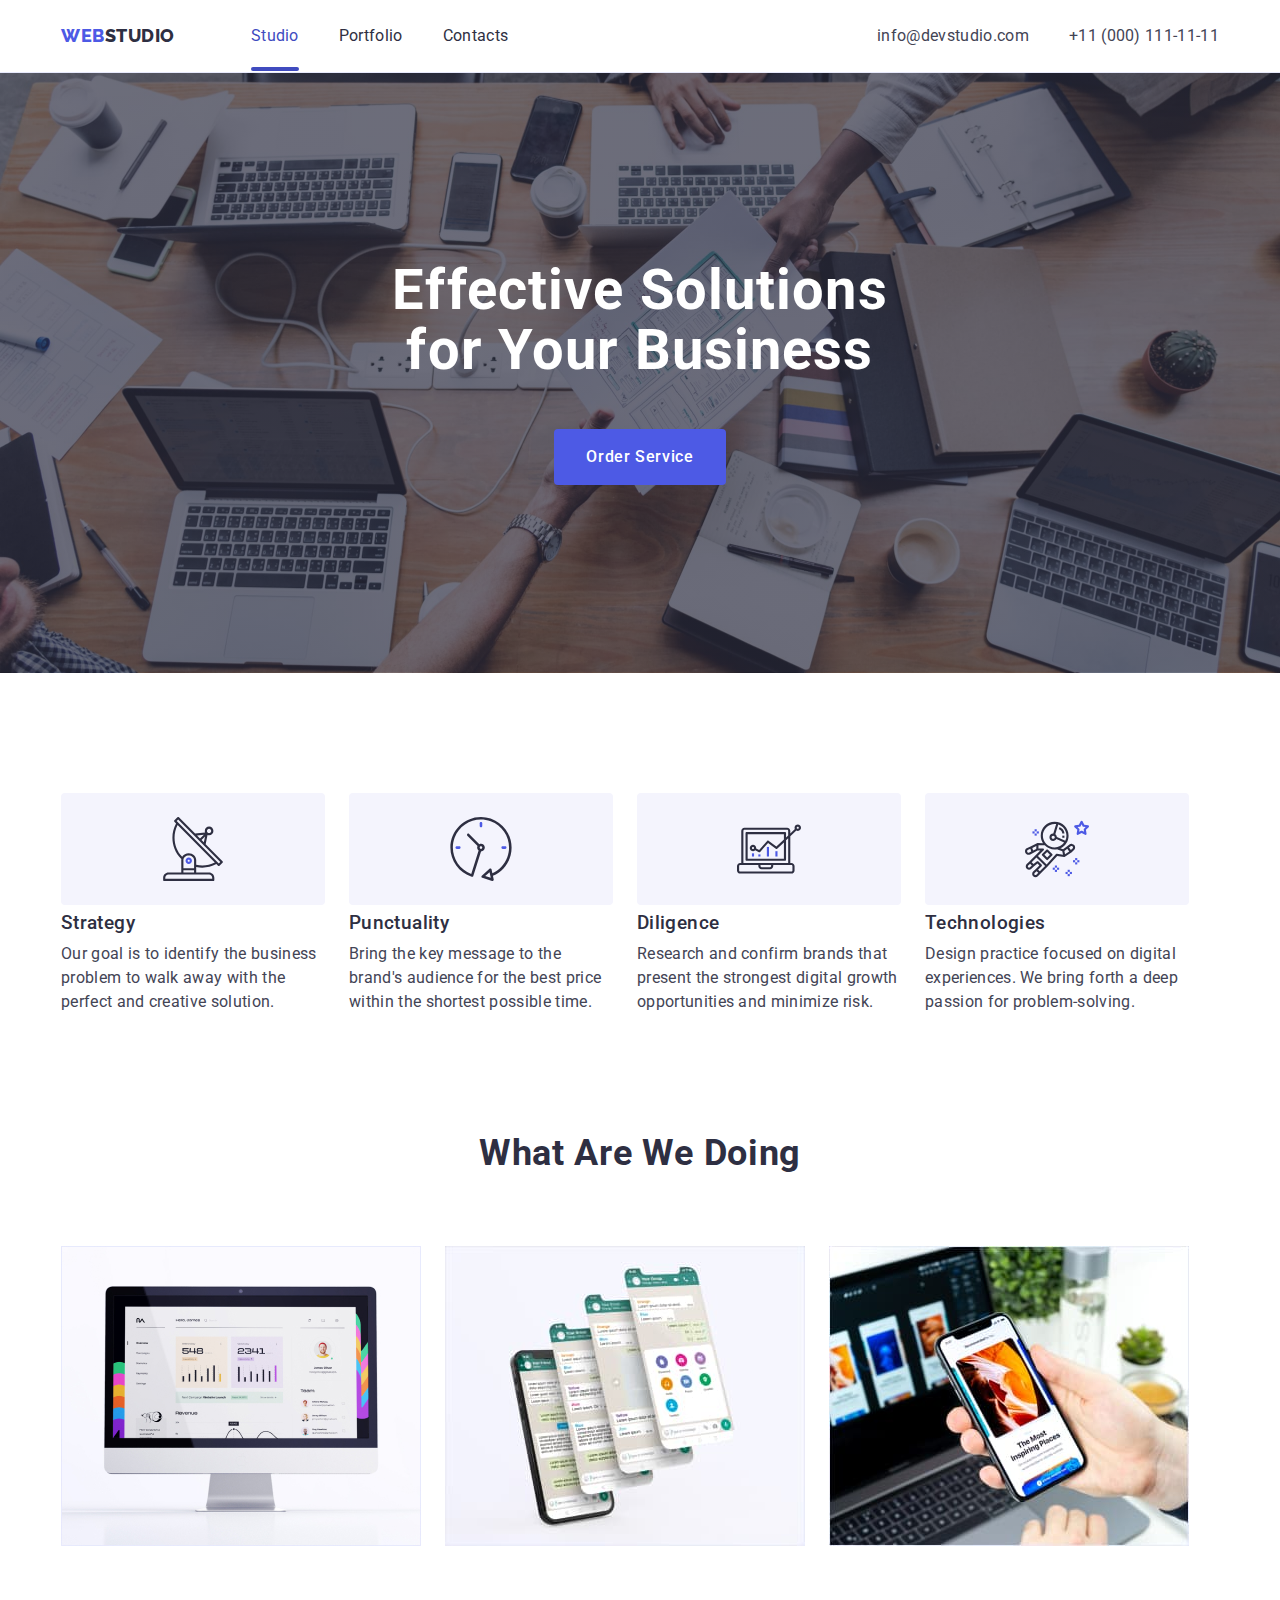
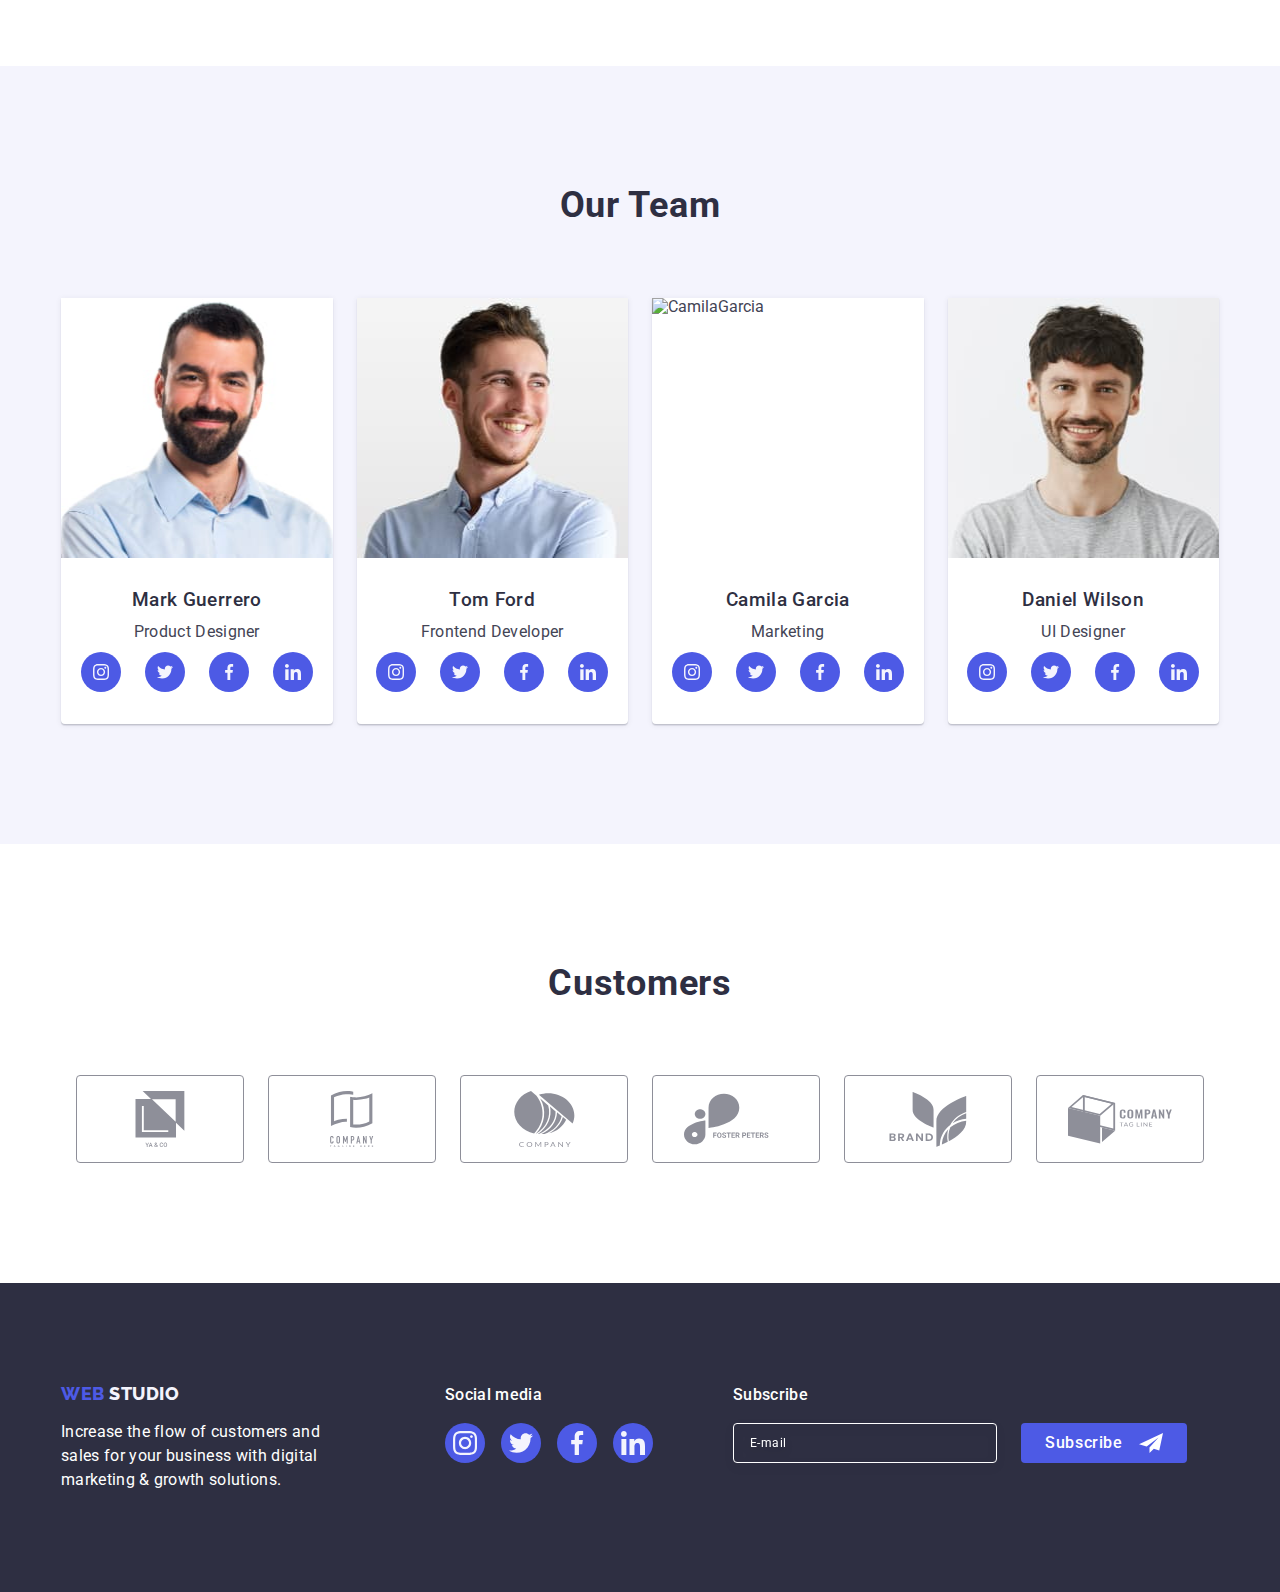
==== commit 7c15d6c7: "2" ====
--- a/css/style.css
+++ b/css/style.css
@@ -190,16 +190,12 @@
 	/* padding-top: 188px;
 	padding-bottom: 188px; */
 	margin: 0 auto;
-	background-image: linear-gradient(rgba(46, 47, 66, 0.7), rgba(46, 47, 66, 0.7)), url(../images/people-office.jpg);
+	background-image: linear-gradient(rgba(46, 47, 66, 0.7), rgba(46, 47, 66, 0.7)),
+		url(../images/decktop@2.jpg/people-office_1@2x[1].jpg);
 	background-size: cover;
 	background-repeat: no-repeat;
 	background-position: center;
 }
-
-/* .hero-container {
-	padding-top: 188px;
-	padding-bottom: 188px;
-} */
 
 .hero-title {
 	font-weight: 700;
@@ -831,8 +827,8 @@
 	top: 50%;
 	left: 50%;
 	transform: translate(-50%, -50%);
-	width: 408px;
-	min-height: 584px;
+	/* width: 408px;
+	height: 584px; */
 	background-color: #fcfcfc;
 	box-shadow: 0px 1px 1px rgba(0, 0, 0, 0.14), 0px 1px 3px rgba(0, 0, 0, 0.12), 0px 2px 1px rgba(0, 0, 0, 0.2);
 	border-radius: 4px;
@@ -1139,6 +1135,7 @@
 
 	.hero-title {
 		margin-bottom: 72px;
+		max-width: 320px;
 	}
 	.hero-container {
 		padding: 112px 0;
@@ -1319,6 +1316,13 @@
 		background-image: linear-gradient(rgba(46, 47, 66, 0.7), rgba(46, 47, 66, 0.7)),
 			url("../images/mobile@2.jpg/hero1_mobile@2x.jpg.jpg");
 	}
+	.modal {
+		width: 95%;
+		min-width: 392px;
+		height: 95%;
+		min-height: 584px;
+		overflow: scroll;
+	}
 }
 
 @media screen and(min-device-pixel-ratio: 2) and (max-width: 767.9px),
@@ -1342,6 +1346,15 @@
 @media screen and (min-width: 768px) and (max-width: 1157.9px) {
 	.container {
 		width: 768px;
+		padding-right: 16px;
+		padding-left: 16px;
+	}
+	.modal {
+		width: 95%;
+		min-width: 392px;
+		height: 95%;
+		min-height: 584px;
+		overflow: scroll;
 	}
 	.current::after {
 		bottom: -33px;
@@ -1352,17 +1365,25 @@
 	.header-container {
 		padding-top: 16px;
 		padding-bottom: 16px;
+		padding-right: 16px;
+		padding-left: 16px;
 	}
 	.hero-container {
 		padding-top: 112px;
 		padding-bottom: 112px;
 	}
 	.hero-title {
+		font-weight: 700;
+		font-size: 56px;
+		line-height: 1.07;
 		margin-bottom: 36px;
 	}
 	.address-list {
 		flex-direction: column;
 		row-gap: 12px;
+		font-weight: 400;
+		font-size: 12px;
+		line-height: 1.16;
 	}
 	.mobile-menu {
 		display: none;
@@ -1396,8 +1417,8 @@
 		gap: 64px 24px;
 	}
 	.team-container {
-		padding-top: 120px;
-		padding-bottom: 120px;
+		padding-top: 96px;
+		padding-bottom: 96px;
 	}
 	.customers-list {
 		flex-wrap: wrap;
@@ -1443,12 +1464,13 @@
 	.container {
 		width: 1158px;
 	}
+	.modal {
+		width: 100%px;
+		height: 100%px;
+	}
 	.header-container {
 		padding-top: 24px;
 		padding-bottom: 24px;
-	}
-	.hero-container {
-		padding: 188px 0;
 	}
 	.section-spdt {
 		padding-top: 120px;
@@ -1492,6 +1514,7 @@
 	}
 	.hero {
 		max-width: 1440px;
+		padding: 188px 0;
 	}
 	.image {
 		width: 100%;
@@ -1501,7 +1524,7 @@
 	}
 	.hero {
 		background-image: linear-gradient(rgba(46, 47, 66, 0.7), rgba(46, 47, 66, 0.7)),
-			url("../images/decktop.jpg/people-office_1[1].jpg");
+			url("../images/decktop@2.jpg/people-office_1@2x[1].jpg");
 	}
 
 	.current::after {
